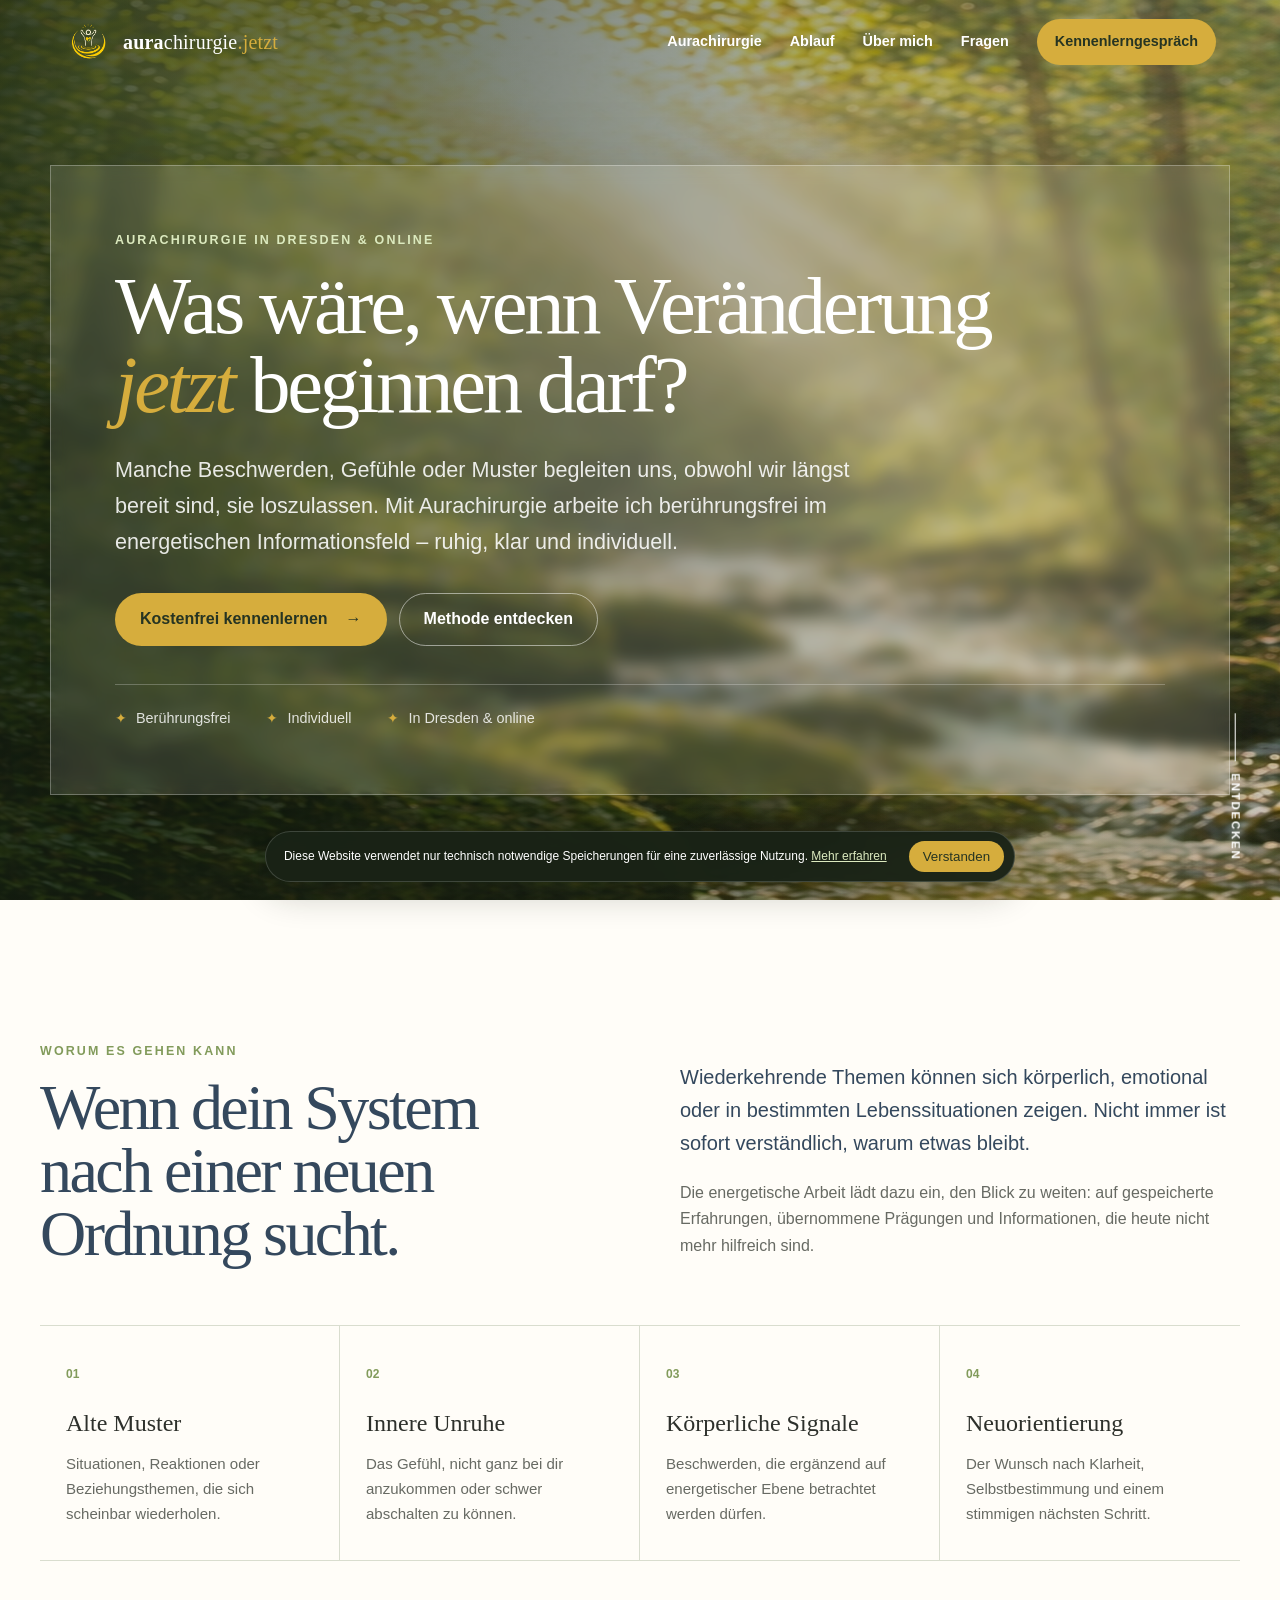
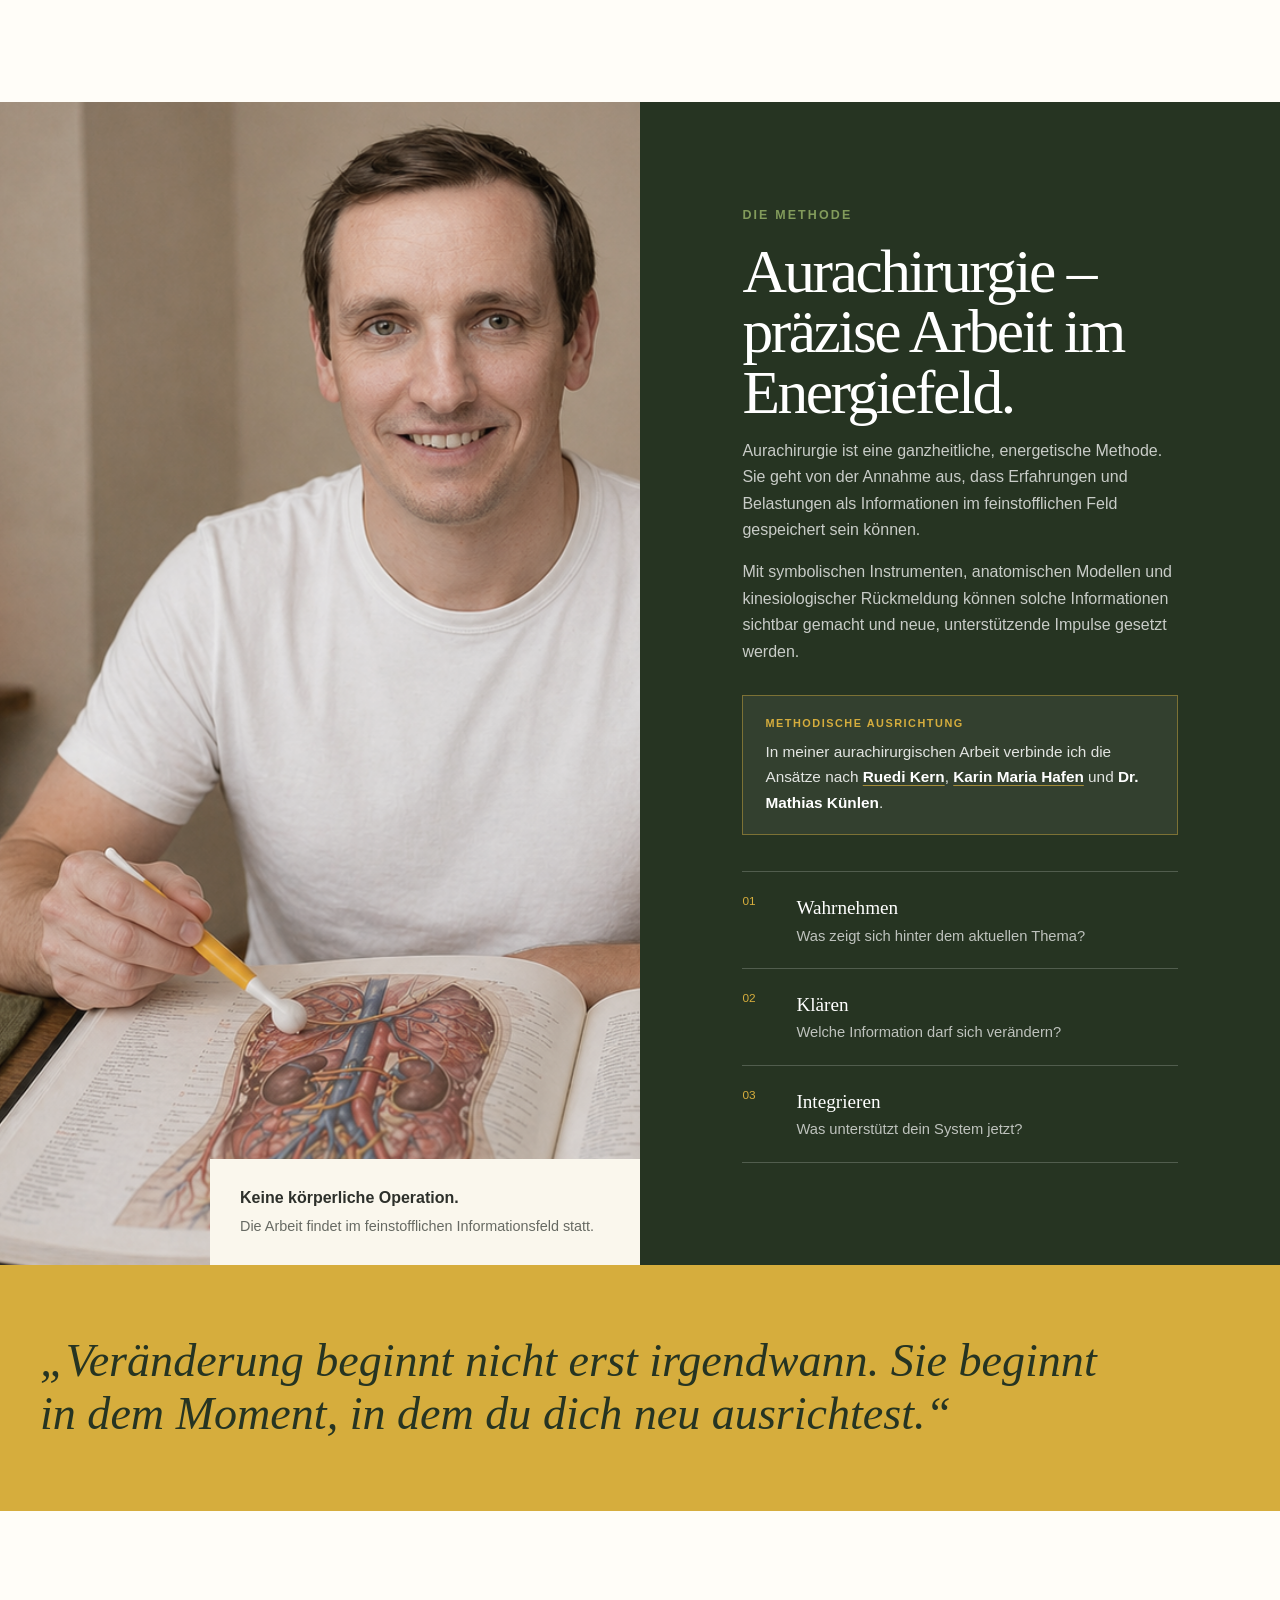
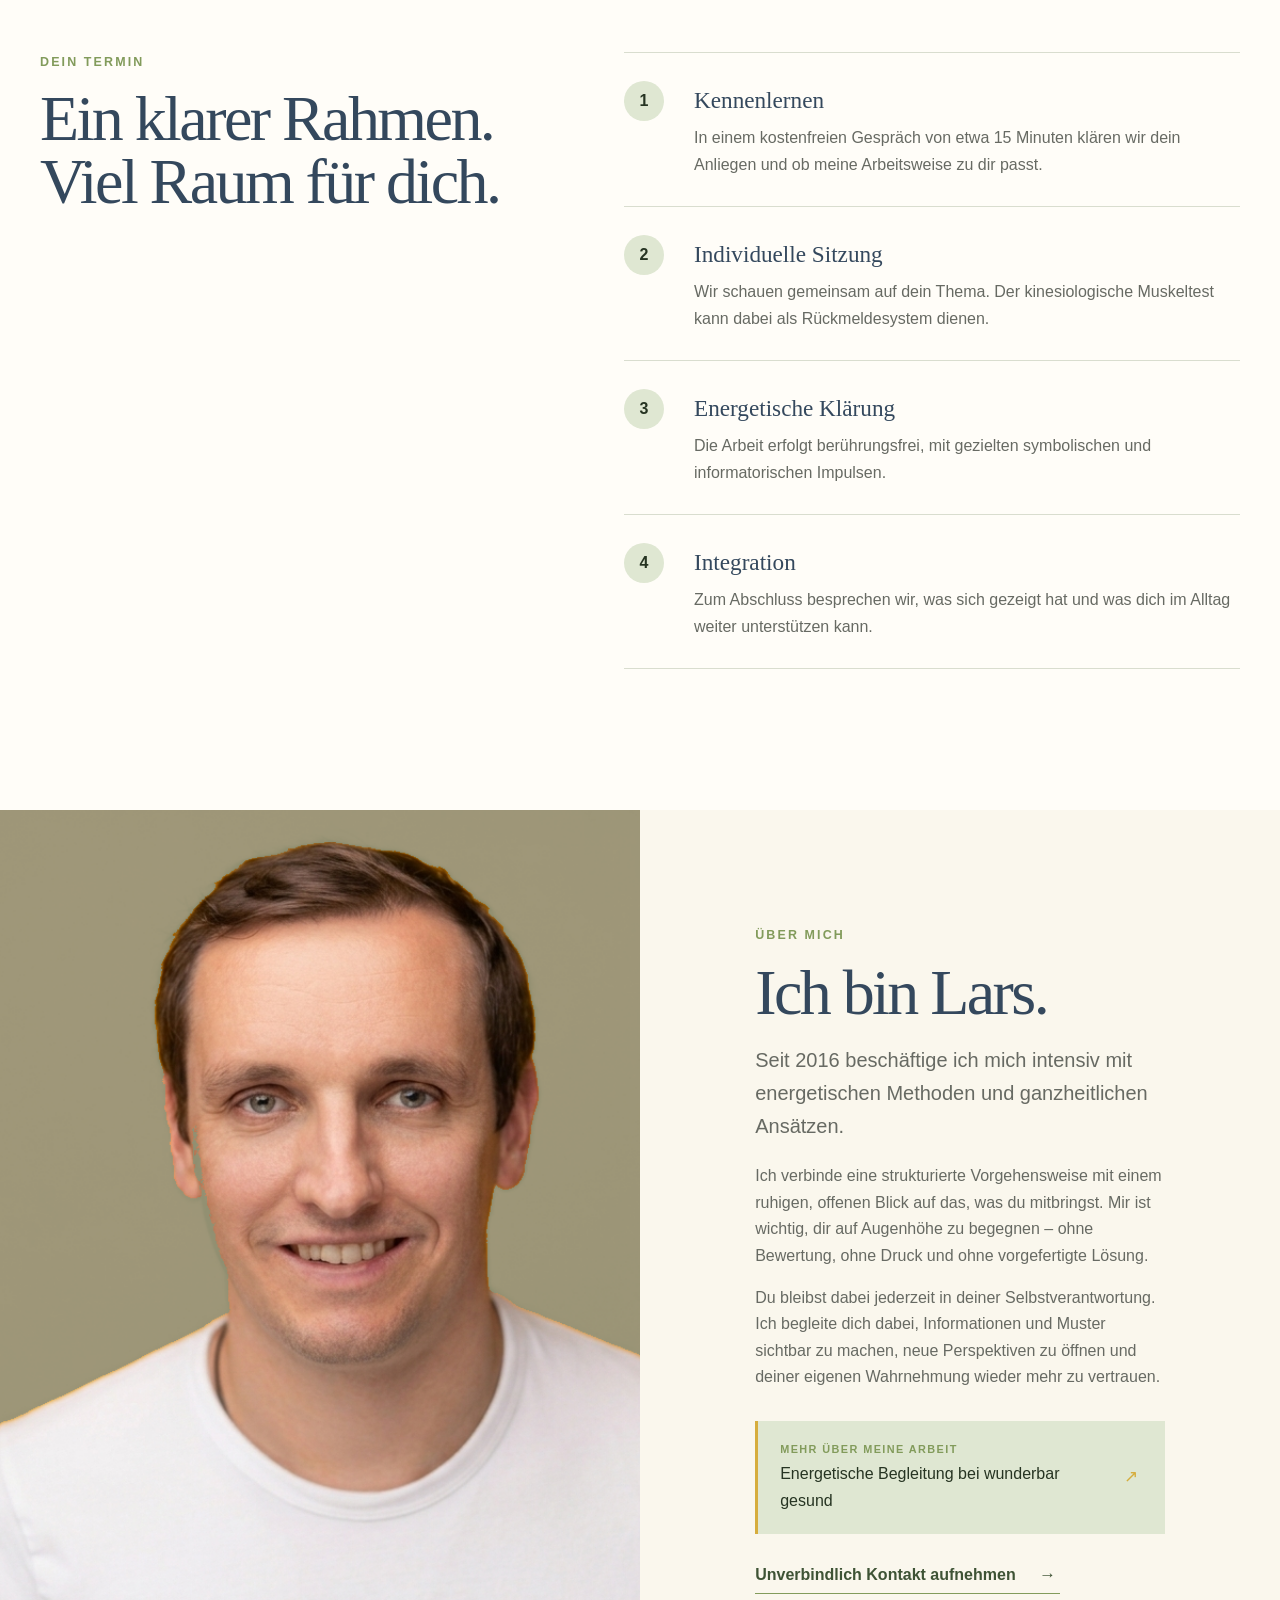
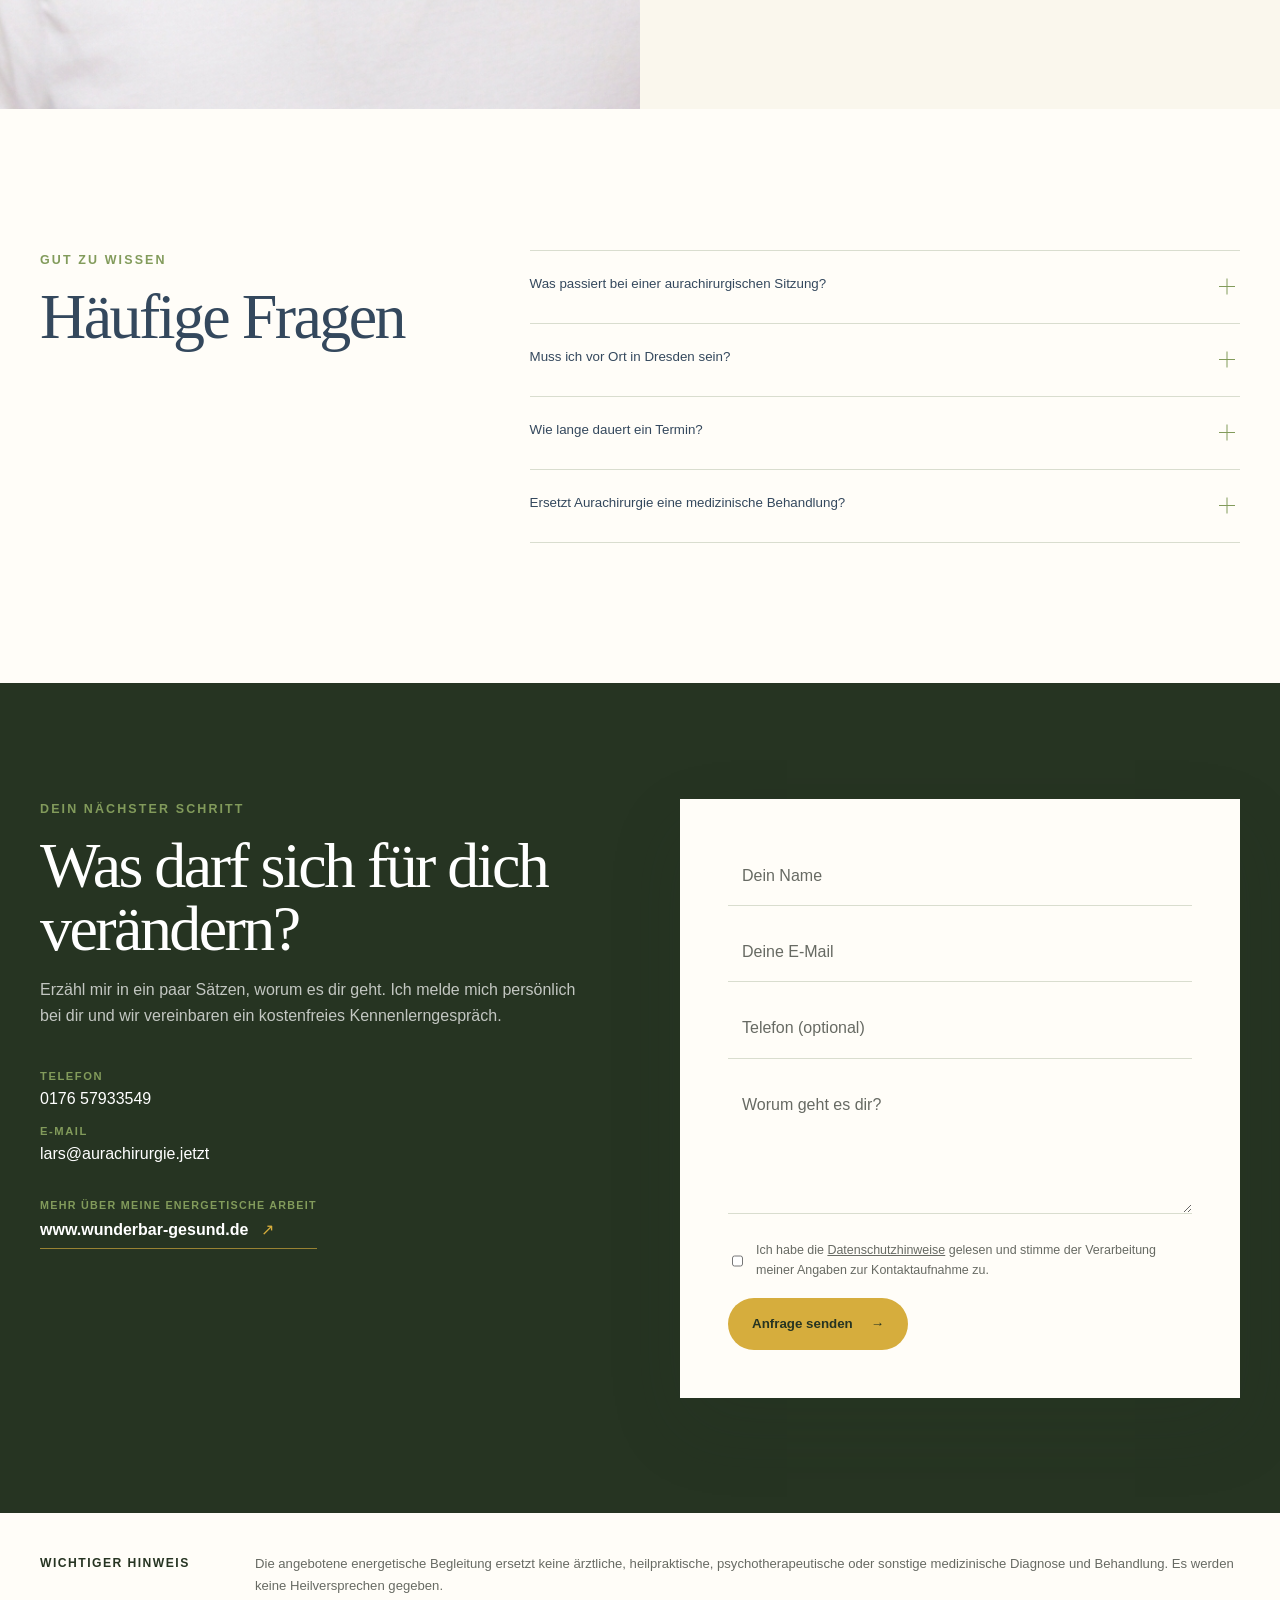
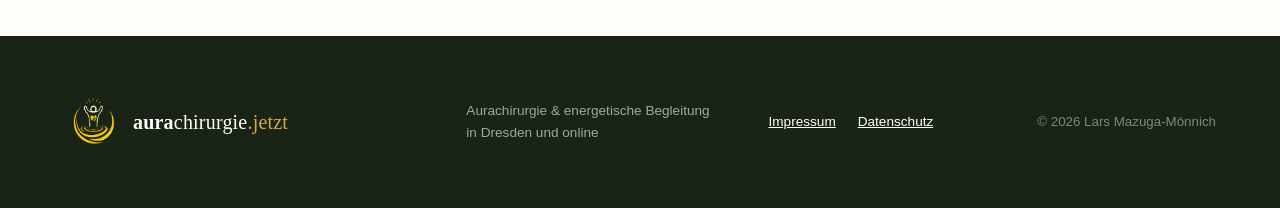
==== index.html @ ff34c6b0 "Website aurachirurgie.jetzt hinzufügen" ====
<!doctype html>
<html lang="de">
  <head>
    <meta charset="utf-8">
    <meta name="viewport" content="width=device-width, initial-scale=1">
    <title>Aurachirurgie Dresden & online | aurachirurgie.jetzt</title>
    <meta name="description" content="Aurachirurgie in Dresden und online: Lars Mazuga-Mönnich begleitet dich achtsam und berührungsfrei dabei, energetische Blockaden und alte Muster zu klären.">
    <meta name="theme-color" content="#263422">
    <meta name="robots" content="index, follow">
    <link rel="canonical" href="https://aurachirurgie.jetzt/">
    <link rel="icon" href="assets/images/brand-symbol.png" type="image/png">
    <script>document.documentElement.classList.add('js')</script>
  <link rel="stylesheet" href="assets/styles.css?v=3">
  </head>
  <body>
    <a class="skip-link" href="#inhalt">Zum Inhalt</a>
    <header class="site-header" data-header>
      <a class="brand" href="#start" aria-label="aurachirurgie.jetzt – Startseite">
        <img class="brand-start" src="assets/images/brand-start-light.png?v=1" alt="" aria-hidden="true">
        <img class="brand-scroll" src="assets/images/brand-symbol.png" alt="" aria-hidden="true">
        <span><strong>aura</strong>chirurgie<em>.jetzt</em></span>
      </a>
      <button class="menu-button" type="button" aria-controls="navigation" aria-expanded="false">
        <span aria-hidden="true"></span><span aria-hidden="true"></span><span aria-hidden="true"></span>
        <b>Menü</b>
      </button>
      <nav id="navigation" class="navigation" aria-label="Hauptnavigation">
        <a href="#aurachirurgie">Aurachirurgie</a>
        <a href="#ablauf">Ablauf</a>
        <a href="#ueber-mich">Über mich</a>
        <a href="#fragen">Fragen</a>
        <a class="nav-cta" href="#kontakt">Kennenlerngespräch</a>
      </nav>
    </header>

    <main id="inhalt">
      <section id="start" class="hero">
        <div class="hero-glow" aria-hidden="true"></div>
        <div class="hero-card reveal">
          <p class="eyebrow">Aurachirurgie in Dresden & online</p>
          <h1>Was wäre, wenn Veränderung <em>jetzt</em> beginnen darf?</h1>
          <p class="hero-text">Manche Beschwerden, Gefühle oder Muster begleiten uns, obwohl wir längst bereit sind, sie loszulassen. Mit Aurachirurgie arbeite ich berührungsfrei im energetischen Informationsfeld – ruhig, klar und individuell.</p>
          <div class="hero-actions">
            <a class="button primary" href="#kontakt">Kostenfrei kennenlernen <span>→</span></a>
            <a class="button ghost" href="#aurachirurgie">Methode entdecken</a>
          </div>
          <ul class="trust-row" aria-label="Rahmen der Begleitung">
            <li>Berührungsfrei</li><li>Individuell</li><li>In Dresden & online</li>
          </ul>
        </div>
        <a class="scroll-hint" href="#erkennen" aria-label="Weiter zum nächsten Abschnitt"><span></span>Entdecken</a>
      </section>

      <section id="erkennen" class="intro section-shell">
        <div class="intro-heading reveal">
          <p class="eyebrow">Worum es gehen kann</p>
          <h2>Wenn dein System nach einer neuen Ordnung sucht.</h2>
        </div>
        <div class="intro-copy reveal">
          <p class="lead">Wiederkehrende Themen können sich körperlich, emotional oder in bestimmten Lebenssituationen zeigen. Nicht immer ist sofort verständlich, warum etwas bleibt.</p>
          <p>Die energetische Arbeit lädt dazu ein, den Blick zu weiten: auf gespeicherte Erfahrungen, übernommene Prägungen und Informationen, die heute nicht mehr hilfreich sind.</p>
        </div>
        <div class="topic-grid reveal">
          <article><span>01</span><h3>Alte Muster</h3><p>Situationen, Reaktionen oder Beziehungsthemen, die sich scheinbar wiederholen.</p></article>
          <article><span>02</span><h3>Innere Unruhe</h3><p>Das Gefühl, nicht ganz bei dir anzukommen oder schwer abschalten zu können.</p></article>
          <article><span>03</span><h3>Körperliche Signale</h3><p>Beschwerden, die ergänzend auf energetischer Ebene betrachtet werden dürfen.</p></article>
          <article><span>04</span><h3>Neuorientierung</h3><p>Der Wunsch nach Klarheit, Selbstbestimmung und einem stimmigen nächsten Schritt.</p></article>
        </div>
      </section>

      <section id="aurachirurgie" class="method-section">
        <div class="method-image reveal">
          <img src="assets/images/methods-atlas.png" alt="Symbolische Darstellung energetischer Arbeit am Körper">
          <div class="image-note"><strong>Keine körperliche Operation.</strong><span>Die Arbeit findet im feinstofflichen Informationsfeld statt.</span></div>
        </div>
        <div class="method-copy reveal">
          <p class="eyebrow">Die Methode</p>
          <h2>Aurachirurgie – präzise Arbeit im Energiefeld.</h2>
          <p>Aurachirurgie ist eine ganzheitliche, energetische Methode. Sie geht von der Annahme aus, dass Erfahrungen und Belastungen als Informationen im feinstofflichen Feld gespeichert sein können.</p>
          <p>Mit symbolischen Instrumenten, anatomischen Modellen und kinesiologischer Rückmeldung können solche Informationen sichtbar gemacht und neue, unterstützende Impulse gesetzt werden.</p>
          <div class="method-lineage">
            <small>Methodische Ausrichtung</small>
            <p>In meiner aurachirurgischen Arbeit verbinde ich die Ansätze nach <a href="https://www.kerngesund.ch/" target="_blank" rel="noopener noreferrer"><strong>Ruedi Kern</strong></a>, <a href="https://history-clearing.com/" target="_blank" rel="noopener noreferrer"><strong>Karin Maria Hafen</strong></a> und <strong>Dr. Mathias Künlen</strong>.</p>
          </div>
          <div class="principles">
            <div><i>01</i><span><strong>Wahrnehmen</strong>Was zeigt sich hinter dem aktuellen Thema?</span></div>
            <div><i>02</i><span><strong>Klären</strong>Welche Information darf sich verändern?</span></div>
            <div><i>03</i><span><strong>Integrieren</strong>Was unterstützt dein System jetzt?</span></div>
          </div>
        </div>
      </section>

      <section class="quote-band">
        <blockquote>„Veränderung beginnt nicht erst irgendwann. Sie beginnt in dem Moment, in dem du dich neu ausrichtest.“</blockquote>
      </section>

      <section id="ablauf" class="process section-shell">
        <div class="section-title reveal">
          <p class="eyebrow">Dein Termin</p>
          <h2>Ein klarer Rahmen.<br>Viel Raum für dich.</h2>
        </div>
        <ol class="process-list reveal">
          <li><span>1</span><div><h3>Kennenlernen</h3><p>In einem kostenfreien Gespräch von etwa 15 Minuten klären wir dein Anliegen und ob meine Arbeitsweise zu dir passt.</p></div></li>
          <li><span>2</span><div><h3>Individuelle Sitzung</h3><p>Wir schauen gemeinsam auf dein Thema. Der kinesiologische Muskeltest kann dabei als Rückmeldesystem dienen.</p></div></li>
          <li><span>3</span><div><h3>Energetische Klärung</h3><p>Die Arbeit erfolgt berührungsfrei, mit gezielten symbolischen und informatorischen Impulsen.</p></div></li>
          <li><span>4</span><div><h3>Integration</h3><p>Zum Abschluss besprechen wir, was sich gezeigt hat und was dich im Alltag weiter unterstützen kann.</p></div></li>
        </ol>
      </section>

      <section id="ueber-mich" class="about">
        <div class="about-image reveal"><img src="assets/images/portrait.png" alt="Lars Mazuga-Mönnich, Begleiter für Aurachirurgie in Dresden"></div>
        <div class="about-copy reveal">
          <p class="eyebrow">Über mich</p>
          <h2>Ich bin Lars.</h2>
          <p class="lead">Seit 2016 beschäftige ich mich intensiv mit energetischen Methoden und ganzheitlichen Ansätzen.</p>
          <p>Ich verbinde eine strukturierte Vorgehensweise mit einem ruhigen, offenen Blick auf das, was du mitbringst. Mir ist wichtig, dir auf Augenhöhe zu begegnen – ohne Bewertung, ohne Druck und ohne vorgefertigte Lösung.</p>
          <p>Du bleibst dabei jederzeit in deiner Selbstverantwortung. Ich begleite dich dabei, Informationen und Muster sichtbar zu machen, neue Perspektiven zu öffnen und deiner eigenen Wahrnehmung wieder mehr zu vertrauen.</p>
          <a class="sister-site" href="https://www.wunderbar-gesund.de/" target="_blank" rel="noopener noreferrer">
            <span>
              <small>Mehr über meine Arbeit</small>
              Energetische Begleitung bei wunderbar gesund
            </span>
            <b aria-hidden="true">↗</b>
          </a>
          <a class="text-link" href="#kontakt">Unverbindlich Kontakt aufnehmen <span>→</span></a>
        </div>
      </section>

      <section id="fragen" class="faq section-shell">
        <div class="section-title reveal">
          <p class="eyebrow">Gut zu wissen</p>
          <h2>Häufige Fragen</h2>
        </div>
        <div class="accordion reveal" data-accordion>
          <article class="faq-item"><button type="button" aria-expanded="false"><span>Was passiert bei einer aurachirurgischen Sitzung?</span><i></i></button><div class="faq-answer"><p>Nach einem Vorgespräch wird dein Anliegen eingegrenzt. Die energetische Arbeit kann mit symbolischen Instrumenten, anatomischen Modellen und dem kinesiologischen Muskeltest erfolgen. Es finden keine körperlichen Eingriffe statt.</p></div></article>
          <article class="faq-item"><button type="button" aria-expanded="false"><span>Muss ich vor Ort in Dresden sein?</span><i></i></button><div class="faq-answer"><p>Nein. Sitzungen sind sowohl in Präsenz in Dresden als auch online möglich. Im kostenfreien Kennenlerngespräch besprechen wir, welcher Rahmen für dein Anliegen passt.</p></div></article>
          <article class="faq-item"><button type="button" aria-expanded="false"><span>Wie lange dauert ein Termin?</span><i></i></button><div class="faq-answer"><p>Plane für eine individuelle Sitzung ungefähr 60 bis 120 Minuten ein. Dauer und Umfang richten sich nach deinem Thema und werden vorab abgestimmt.</p></div></article>
          <article class="faq-item"><button type="button" aria-expanded="false"><span>Ersetzt Aurachirurgie eine medizinische Behandlung?</span><i></i></button><div class="faq-answer"><p>Nein. Aurachirurgie ist eine energetische Methode und kein Ersatz für Diagnose oder Behandlung durch Ärzte, Heilpraktiker, Psychotherapeuten oder andere medizinische Fachpersonen.</p></div></article>
        </div>
      </section>

      <section id="kontakt" class="contact">
        <div class="contact-copy reveal">
          <p class="eyebrow">Dein nächster Schritt</p>
          <h2>Was darf sich für dich verändern?</h2>
          <p>Erzähl mir in ein paar Sätzen, worum es dir geht. Ich melde mich persönlich bei dir und wir vereinbaren ein kostenfreies Kennenlerngespräch.</p>
          <div class="direct-contact">
            <a href="tel:+4917657933549"><small>Telefon</small>0176 57933549</a>
            <a href="mailto:lars@aurachirurgie.jetzt"><small>E-Mail</small>lars@aurachirurgie.jetzt</a>
          </div>
          <a class="contact-more" href="https://www.wunderbar-gesund.de/" target="_blank" rel="noopener noreferrer">
            <small>Mehr über meine energetische Arbeit</small>
            www.wunderbar-gesund.de <span aria-hidden="true">↗</span>
          </a>
        </div>
        <form class="contact-form reveal" action="send.php" method="post">
          <p class="form-error" data-form-error hidden role="alert">Das hat leider noch nicht geklappt. Bitte versuche es erneut oder schreibe mir direkt an <a href="mailto:lars@aurachirurgie.jetzt">lars@aurachirurgie.jetzt</a>.</p>
          <div class="field"><input id="name" name="name" type="text" autocomplete="name" required placeholder=" "><label for="name">Dein Name</label></div>
          <div class="field"><input id="email" name="email" type="email" autocomplete="email" required placeholder=" "><label for="email">Deine E-Mail</label></div>
          <div class="field"><input id="phone" name="phone" type="tel" autocomplete="tel" placeholder=" "><label for="phone">Telefon (optional)</label></div>
          <div class="field"><textarea id="message" name="message" rows="4" required placeholder=" "></textarea><label for="message">Worum geht es dir?</label></div>
          <input class="honeypot" type="text" name="website" tabindex="-1" autocomplete="off" aria-hidden="true">
          <label class="privacy"><input type="checkbox" required><span>Ich habe die <a href="datenschutz.html">Datenschutzhinweise</a> gelesen und stimme der Verarbeitung meiner Angaben zur Kontaktaufnahme zu.</span></label>
          <button class="button primary" type="submit">Anfrage senden <span>→</span></button>
        </form>
        <div class="form-success" data-form-success hidden role="status" aria-live="polite">
          <span class="success-mark" aria-hidden="true">✓</span>
          <p class="eyebrow">Nachricht gesendet</p>
          <h3>Deine Nachricht ist auf dem Weg zu mir.</h3>
          <p>Vielen Dank für dein Vertrauen. Ich schaue mir dein Anliegen persönlich an und melde mich so bald wie möglich bei dir.</p>
          <a href="#start">Zurück zum Seitenanfang <span aria-hidden="true">↑</span></a>
        </div>
      </section>

      <aside class="disclaimer section-shell">
        <strong>Wichtiger Hinweis</strong>
        <p>Die angebotene energetische Begleitung ersetzt keine ärztliche, heilpraktische, psychotherapeutische oder sonstige medizinische Diagnose und Behandlung. Es werden keine Heilversprechen gegeben.</p>
      </aside>
    </main>

    <footer class="site-footer">
      <a class="footer-brand" href="#start"><img src="assets/images/brand-start-light.png?v=1" alt=""><span><strong>aura</strong>chirurgie<em>.jetzt</em></span></a>
      <p>Aurachirurgie & energetische Begleitung<br>in Dresden und online</p>
      <nav aria-label="Rechtliche Hinweise"><a href="impressum.html">Impressum</a><a href="datenschutz.html">Datenschutz</a></nav>
      <small>© 2026 Lars Mazuga-Mönnich</small>
    </footer>
    <aside class="cookie-bar" data-cookie-bar hidden aria-label="Cookie-Hinweis">
      <p>Diese Website verwendet nur technisch notwendige Speicherungen für eine zuverlässige Nutzung. <a href="datenschutz.html">Mehr erfahren</a></p>
      <button type="button" data-cookie-confirm>Verstanden</button>
    </aside>
  <script src="assets/script.js?v=3"></script>
  </body>
</html>
---- assets/styles.css ----
:root{--forest:#263422;--forest-2:#3e5335;--sage:#829b5b;--sage-light:#dfe7d2;--gold:#d6ad3d;--cream:#faf7ed;--paper:#fffdf8;--blue:#34485d;--ink:#2d302b;--muted:#676a63;--line:#d9ddcf;--shadow:0 30px 70px rgba(38,52,34,.14);font-family:"Avenir Next","Segoe UI",Arial,sans-serif;color:var(--ink);background:var(--paper);font-synthesis:none}
*{box-sizing:border-box}html{scroll-behavior:smooth}body{margin:0;line-height:1.65;overflow-x:hidden}img{display:block;max-width:100%}a{color:inherit}.skip-link{position:fixed;top:-100px;left:20px;z-index:100;padding:12px 18px;background:#fff}.skip-link:focus{top:20px}.site-header{position:fixed;inset:0 0 auto;z-index:20;display:flex;align-items:center;justify-content:space-between;padding:18px clamp(20px,5vw,74px);color:#fff;transition:.3s ease}.site-header.is-scrolled{color:var(--forest);background:rgba(255,253,248,.93);box-shadow:0 6px 30px rgba(38,52,34,.08);backdrop-filter:blur(18px)}.brand,.footer-brand{display:flex;align-items:center;gap:11px;text-decoration:none}.brand img{width:48px;height:48px;object-fit:contain}.brand span,.footer-brand span{font-family:Georgia,serif;font-size:1.25rem;letter-spacing:.01em}.brand em,.footer-brand em{color:var(--gold);font-style:normal}.navigation{display:flex;align-items:center;gap:28px;font-size:.9rem;font-weight:700}.navigation a{text-decoration:none}.navigation a:not(.nav-cta):hover{color:var(--gold)}.nav-cta{padding:11px 18px;color:var(--forest);background:var(--gold);border-radius:99px}.menu-button{display:none}.hero{position:relative;display:grid;place-items:center;min-height:100svh;padding:140px 24px 80px;background:linear-gradient(105deg,rgba(21,32,18,.86),rgba(38,52,34,.42) 52%,rgba(38,52,34,.18)),url("images/hero-background-clean.png") center/cover;color:#fff;overflow:hidden}.hero::after{content:"";position:absolute;inset:auto -10% -40% 45%;height:70%;background:radial-gradient(circle,rgba(214,173,61,.24),transparent 65%)}.hero-glow{position:absolute;inset:-30% auto auto -15%;width:60vw;aspect-ratio:1;background:radial-gradient(circle,rgba(130,155,91,.28),transparent 64%)}.hero-card{position:relative;z-index:1;width:min(1180px,100%);padding:clamp(30px,5vw,68px);border:1px solid rgba(255,255,255,.28);background:rgba(255,253,248,.1);box-shadow:0 40px 90px rgba(10,20,8,.26);backdrop-filter:blur(8px)}.eyebrow{margin:0 0 16px;color:var(--sage);font-size:.78rem;font-weight:800;letter-spacing:.17em;text-transform:uppercase}.hero .eyebrow{color:#dceabf}.hero h1,.section-title h2,.intro h2,.method-copy h2,.about h2,.contact h2{margin:0;font-family:Georgia,"Times New Roman",serif;font-size:clamp(2.8rem,6.3vw,6.4rem);font-weight:400;line-height:.98;letter-spacing:-.04em}.hero h1{max-width:940px}.hero h1 em{color:var(--gold);font-style:italic}.hero-text{max-width:750px;margin:28px 0 0;color:rgba(255,255,255,.88);font-size:clamp(1.08rem,1.7vw,1.35rem)}.hero-actions{display:flex;flex-wrap:wrap;gap:12px;margin-top:34px}.button{display:inline-flex;align-items:center;justify-content:center;gap:18px;min-height:52px;padding:12px 24px;border:1px solid transparent;border-radius:99px;font-weight:800;text-decoration:none;cursor:pointer;transition:.2s ease}.button:hover{transform:translateY(-2px)}.button.primary{color:var(--forest);background:var(--gold)}.button.ghost{color:#fff;border-color:rgba(255,255,255,.5)}.trust-row{display:flex;flex-wrap:wrap;gap:20px 36px;margin:38px 0 0;padding:22px 0 0;border-top:1px solid rgba(255,255,255,.24);list-style:none;color:rgba(255,255,255,.84);font-size:.9rem}.trust-row li::before{content:"✦";margin-right:9px;color:var(--gold)}.scroll-hint{position:absolute;right:3.5vw;bottom:30px;z-index:2;display:flex;align-items:center;gap:12px;color:#fff;font-size:.72rem;font-weight:700;letter-spacing:.15em;text-decoration:none;text-transform:uppercase;transform:rotate(90deg);transform-origin:right}.scroll-hint span{width:48px;height:1px;background:currentColor}.section-shell{width:min(1200px,calc(100% - 48px));margin-inline:auto}.intro{display:grid;grid-template-columns:1fr 1fr;gap:50px 80px;padding-block:clamp(90px,11vw,160px)}.intro h2,.section-title h2{color:var(--blue);font-size:clamp(2.6rem,5vw,5.1rem)}.intro-copy{align-self:end}.lead{font-size:1.25rem;color:var(--blue)}.intro-copy p:last-child{color:var(--muted)}.topic-grid{grid-column:1/-1;display:grid;grid-template-columns:repeat(4,1fr);border-top:1px solid var(--line);border-bottom:1px solid var(--line)}.topic-grid article{padding:34px 26px;border-right:1px solid var(--line)}.topic-grid article:last-child{border:0}.topic-grid span{color:var(--sage);font-size:.75rem;font-weight:800}.topic-grid h3{margin:18px 0 8px;font-family:Georgia,serif;font-size:1.5rem;font-weight:400}.topic-grid p{margin:0;color:var(--muted);font-size:.94rem}.method-section{display:grid;grid-template-columns:1fr 1fr;min-height:820px;background:var(--forest);color:#fff}.method-image{position:relative;min-height:640px;overflow:hidden}.method-image img{width:100%;height:100%;object-fit:cover;filter:saturate(.72) contrast(.96)}.image-note{position:absolute;right:0;bottom:0;width:min(430px,85%);padding:26px 30px;background:var(--cream);color:var(--ink)}.image-note strong,.image-note span{display:block}.image-note span{margin-top:4px;color:var(--muted);font-size:.9rem}.method-copy{align-self:center;padding:clamp(60px,8vw,120px)}.method-copy h2{font-size:clamp(2.7rem,4.8vw,5rem)}.method-copy>p:not(.eyebrow){max-width:630px;color:rgba(255,255,255,.75)}.principles{margin-top:36px;border-top:1px solid rgba(255,255,255,.2)}.principles>div{display:grid;grid-template-columns:44px 1fr;gap:10px;padding:20px 0;border-bottom:1px solid rgba(255,255,255,.2)}.principles i{color:var(--gold);font-style:normal;font-size:.74rem}.principles strong,.principles span{display:block}.principles span{color:rgba(255,255,255,.7);font-size:.92rem}.principles strong{color:#fff;font-family:Georgia,serif;font-size:1.2rem;font-weight:400}.quote-band{position:relative;display:grid;grid-template-columns:120px 1fr;align-items:center;gap:55px;padding:70px max(24px,calc((100vw - 1200px)/2));background:var(--gold);overflow:hidden}.quote-band img{width:100px;filter:brightness(.25)}.quote-band blockquote{margin:0;max-width:980px;color:var(--forest);font-family:Georgia,serif;font-size:clamp(1.8rem,3.6vw,3.8rem);font-style:italic;line-height:1.15}.process{display:grid;grid-template-columns:.9fr 1.1fr;gap:80px;padding-block:clamp(90px,11vw,150px)}.process-list{margin:0;padding:0;list-style:none;border-top:1px solid var(--line)}.process-list li{display:grid;grid-template-columns:52px 1fr;gap:18px;padding:28px 0;border-bottom:1px solid var(--line)}.process-list>li>span{display:grid;place-items:center;width:40px;height:40px;color:var(--forest);background:var(--sage-light);border-radius:50%;font-weight:800}.process-list h3{margin:0 0 6px;color:var(--blue);font-family:Georgia,serif;font-size:1.45rem;font-weight:400}.process-list p{margin:0;color:var(--muted)}.about{display:grid;grid-template-columns:1fr 1fr;background:var(--cream)}.about-image{min-height:720px}.about-image img{width:100%;height:100%;object-fit:cover;object-position:center}.about-copy{align-self:center;padding:clamp(60px,9vw,130px)}.about h2{color:var(--blue);font-size:clamp(3rem,5vw,5.5rem)}.about-copy>p:not(.eyebrow){max-width:650px;color:var(--muted)}.about-copy .lead{color:var(--blue)}.text-link{display:inline-flex;gap:20px;margin-top:18px;padding-bottom:4px;border-bottom:1px solid var(--sage);color:var(--forest-2);font-weight:800;text-decoration:none}.faq{display:grid;grid-template-columns:.72fr 1.28fr;gap:90px;padding-block:clamp(90px,11vw,150px)}.accordion{border-top:1px solid var(--line)}.faq-item{border-bottom:1px solid var(--line)}.faq-item button{display:grid;grid-template-columns:1fr 24px;gap:20px;width:100%;padding:25px 0;color:var(--blue);background:none;border:0;text-align:left;font:600 1.08rem/1.4 inherit;cursor:pointer}.faq-item i{position:relative;width:22px;height:22px}.faq-item i::before,.faq-item i::after{content:"";position:absolute;top:10px;left:3px;width:16px;height:1px;background:var(--sage);transition:.2s}.faq-item i::after{transform:rotate(90deg)}.faq-item button[aria-expanded="true"] i::after{transform:rotate(0)}.faq-answer{display:grid;grid-template-rows:0fr;transition:grid-template-rows .28s ease}.faq-answer>p{overflow:hidden;margin:0;color:var(--muted)}.faq-item button[aria-expanded="true"]+.faq-answer{grid-template-rows:1fr}.faq-item button[aria-expanded="true"]+.faq-answer>p{padding:0 40px 25px 0}.contact{display:grid;grid-template-columns:1fr 1fr;gap:80px;padding:clamp(70px,9vw,120px) max(24px,calc((100vw - 1200px)/2));background:var(--forest);color:#fff}.contact h2{font-size:clamp(3rem,5vw,5.3rem)}.contact-copy>p:not(.eyebrow){max-width:560px;color:rgba(255,255,255,.72)}.direct-contact{display:grid;gap:10px;margin-top:38px}.direct-contact a{text-decoration:none}.direct-contact small{display:block;color:var(--sage);font-size:.7rem;font-weight:800;letter-spacing:.14em;text-transform:uppercase}.contact-form{display:grid;gap:17px;padding:clamp(26px,4vw,48px);background:var(--paper);color:var(--ink);box-shadow:var(--shadow)}.field{position:relative}.field input,.field textarea{width:100%;padding:23px 14px 9px;border:0;border-bottom:1px solid var(--line);border-radius:0;background:transparent;color:var(--ink);font:inherit;outline:0}.field label{position:absolute;top:16px;left:14px;color:var(--muted);pointer-events:none;transition:.18s}.field input:focus,.field textarea:focus{border-color:var(--sage)}.field input:focus+label,.field textarea:focus+label,.field input:not(:placeholder-shown)+label,.field textarea:not(:placeholder-shown)+label{top:2px;color:var(--sage);font-size:.7rem;font-weight:700;text-transform:uppercase}.privacy{display:grid;grid-template-columns:18px 1fr;gap:10px;color:var(--muted);font-size:.78rem}.privacy input{margin-top:4px}.contact-form .button{justify-self:start;border:0}.honeypot{position:absolute!important;left:-9999px!important}.disclaimer{display:grid;grid-template-columns:180px 1fr;gap:35px;padding-block:40px;color:var(--muted);font-size:.82rem}.disclaimer strong{color:var(--forest);font-size:.76rem;letter-spacing:.12em;text-transform:uppercase}.disclaimer p{margin:0}.site-footer{display:grid;grid-template-columns:1.1fr .8fr .7fr auto;align-items:center;gap:35px;padding:50px clamp(24px,5vw,75px);color:#fff;background:#192316}.footer-brand img{width:58px;height:58px}.site-footer p{color:rgba(255,255,255,.6);font-size:.85rem}.site-footer nav{display:flex;gap:22px}.site-footer nav a{font-size:.85rem}.site-footer small{color:rgba(255,255,255,.45)}.reveal{opacity:0;transform:translateY(22px);transition:opacity .75s ease,transform .75s ease}.reveal.is-visible{opacity:1;transform:none}
@media (max-width:900px){.site-header{padding:13px 18px}.navigation{position:absolute;top:100%;left:18px;right:18px;display:grid;gap:3px;padding:12px;color:var(--forest);background:var(--paper);box-shadow:var(--shadow);opacity:0;visibility:hidden;transform:translateY(-8px);transition:.2s}.navigation.is-open{opacity:1;visibility:visible;transform:none}.navigation a{padding:11px 12px}.menu-button{display:flex;align-items:center;gap:5px;padding:10px 13px;color:inherit;background:rgba(255,255,255,.13);border:1px solid currentColor;border-radius:99px}.menu-button span{display:block;width:18px;height:1px;background:currentColor}.menu-button span:nth-of-type(2),.menu-button span:nth-of-type(3){display:none}.menu-button b{margin-left:5px;font-size:.7rem;text-transform:uppercase}.hero-card{backdrop-filter:blur(4px)}.intro,.process,.faq,.contact{grid-template-columns:1fr}.topic-grid{grid-template-columns:1fr 1fr}.topic-grid article:nth-child(2){border-right:0}.topic-grid article:nth-child(-n+2){border-bottom:1px solid var(--line)}.method-section,.about{grid-template-columns:1fr}.method-image,.about-image{min-height:520px}.method-copy,.about-copy{padding:70px 28px}.quote-band{grid-template-columns:70px 1fr;gap:24px}.quote-band img{width:68px}.process,.faq{gap:50px}.site-footer{grid-template-columns:1fr 1fr}.scroll-hint{display:none}}
@media (max-width:560px){.brand img{width:42px;height:42px}.brand span{font-size:1rem}.hero{padding:110px 16px 50px}.hero-card{padding:28px 20px}.hero h1{font-size:clamp(2.6rem,13vw,4.2rem)}.button{width:100%}.trust-row{display:grid;gap:8px}.section-shell{width:min(100% - 32px,1200px)}.intro{padding-block:75px}.topic-grid{grid-template-columns:1fr}.topic-grid article{border-right:0;border-bottom:1px solid var(--line)!important}.topic-grid article:last-child{border-bottom:0!important}.method-image,.about-image{min-height:390px}.image-note{padding:18px}.quote-band{grid-template-columns:1fr;padding:46px 24px}.quote-band img{display:none}.process,.faq{padding-block:75px}.process-list li{grid-template-columns:44px 1fr}.contact{gap:45px;padding:70px 20px}.contact-form{padding:27px 20px}.disclaimer{grid-template-columns:1fr;gap:8px}.site-footer{grid-template-columns:1fr}.site-footer nav{order:3}}
@media (prefers-reduced-motion:reduce){html{scroll-behavior:auto}.reveal{opacity:1;transform:none;transition:none}}
.legal-page{background:var(--cream)}.legal-header{display:flex;align-items:center;justify-content:space-between;padding:22px clamp(20px,5vw,70px);color:#fff;background:var(--forest)}.legal-header .footer-brand img{width:54px;height:54px}.legal-header nav{display:flex;gap:24px}.legal-header nav a{font-size:.9rem}.legal-main{width:min(900px,calc(100% - 32px));margin:70px auto}.legal-card{padding:clamp(28px,6vw,80px);background:var(--paper);box-shadow:var(--shadow)}.legal-card h1{margin:0 0 45px;color:var(--blue);font-family:Georgia,serif;font-size:clamp(3rem,7vw,5.8rem);font-weight:400;line-height:1}.legal-card h2{margin:35px 0 8px;color:var(--forest);font-family:Georgia,serif;font-size:1.4rem;font-weight:400}.legal-card p,.legal-card li{color:var(--muted)}.legal-note{padding:20px;border-left:3px solid var(--gold);background:var(--cream)}.simple-footer{display:flex;justify-content:space-between;gap:25px;padding:35px clamp(20px,5vw,70px);color:rgba(255,255,255,.7);background:#192316;font-size:.85rem}.simple-footer a{color:#fff}@media(max-width:560px){.legal-header,.simple-footer{align-items:flex-start;flex-direction:column}.legal-header nav{gap:16px}.legal-main{margin:30px auto}.legal-card{padding:28px 20px}}
.reveal{opacity:1;transform:none}.js .reveal{opacity:0;transform:translateY(22px);transition:opacity .75s ease,transform .75s ease}.js .reveal.is-visible{opacity:1;transform:none}section[id]{scroll-margin-top:80px}@media(prefers-reduced-motion:reduce){.js .reveal{opacity:1;transform:none;transition:none}}
.sister-site{display:flex;align-items:center;justify-content:space-between;gap:25px;max-width:650px;margin:30px 0 10px;padding:20px 22px;color:var(--forest);background:var(--sage-light);border-left:3px solid var(--gold);text-decoration:none;transition:transform .2s ease,box-shadow .2s ease}.sister-site:hover{transform:translateY(-2px);box-shadow:0 14px 30px rgba(38,52,34,.12)}.sister-site span,.sister-site small{display:block}.sister-site small{margin-bottom:3px;color:var(--sage);font-size:.68rem;font-weight:800;letter-spacing:.13em;text-transform:uppercase}.sister-site b{color:var(--gold);font-size:1.5rem}
.brand .brand-start{display:block}.brand .brand-scroll{display:none}.site-header.is-scrolled .brand-start{display:none}.site-header.is-scrolled .brand-scroll{display:block}
.quote-band>img{filter:none}
.cookie-bar[hidden]{display:none}.cookie-bar{position:fixed;right:18px;bottom:18px;left:18px;z-index:50;display:flex;align-items:center;justify-content:center;gap:22px;width:fit-content;max-width:min(780px,calc(100% - 36px));margin:auto;padding:9px 10px 9px 18px;color:#fff;background:rgba(25,35,22,.96);border:1px solid rgba(255,255,255,.16);border-radius:999px;box-shadow:0 12px 35px rgba(20,30,18,.24);backdrop-filter:blur(12px);transition:opacity .18s ease,transform .18s ease}.cookie-bar.is-closing{opacity:0;transform:translateY(8px)}.cookie-bar p{margin:0;font-size:.75rem;line-height:1.4}.cookie-bar a{color:#dceabf}.cookie-bar button{flex:none;padding:8px 14px;color:var(--forest);background:var(--gold);border:0;border-radius:999px;font:800 .7rem/1 inherit;cursor:pointer}.cookie-bar button:hover{background:#e2bd53}@media(max-width:620px){.cookie-bar{align-items:flex-start;bottom:10px;left:10px;right:10px;gap:12px;max-width:calc(100% - 20px);padding:10px 10px 10px 14px;border-radius:14px}.cookie-bar p{font-size:.7rem}}
.site-header.is-scrolled{background:rgba(255,253,248,.58);border-bottom:1px solid rgba(82,104,60,.16);backdrop-filter:blur(14px) saturate(1.12);-webkit-backdrop-filter:blur(14px) saturate(1.12)}
.quote-band{grid-template-columns:1fr}.quote-band blockquote{max-width:1100px}
.method-lineage{max-width:630px;margin:30px 0 6px;padding:19px 22px;border:1px solid rgba(214,173,61,.45);background:rgba(255,255,255,.06)}.method-lineage small{display:block;margin-bottom:6px;color:var(--gold);font-size:.68rem;font-weight:800;letter-spacing:.14em;text-transform:uppercase}.method-copy .method-lineage p{margin:0;color:rgba(255,255,255,.86);font-size:.96rem}.method-lineage strong{color:#fff}
.method-lineage a{color:#fff;text-decoration-color:rgba(214,173,61,.7);text-underline-offset:3px;text-decoration-thickness:1px}.method-lineage a:hover{color:var(--gold)}
.contact-more{display:inline-block;margin-top:30px;padding-bottom:5px;color:#fff;border-bottom:1px solid rgba(214,173,61,.65);font-weight:700;text-decoration:none}.contact-more small{display:block;margin-bottom:2px;color:var(--sage);font-size:.67rem;font-weight:800;letter-spacing:.12em;text-transform:uppercase}.contact-more span{margin-left:8px;color:var(--gold)}.contact-more:hover{color:var(--gold)}
.sister-site b,.text-link span{display:inline-grid;flex:0 0 24px;width:24px;height:24px;place-items:center;font-family:Arial,sans-serif;font-size:1.05rem;font-style:normal;line-height:1}.text-link{align-items:center}.text-link span{margin-left:auto}@media(max-width:560px){.sister-site{align-items:center;gap:12px;padding:17px 16px}.sister-site span{min-width:0}.sister-site b{align-self:center}.text-link{justify-content:space-between;width:100%;gap:12px}.text-link>span{margin-left:0}}
.contact-form[hidden],.form-success[hidden],.form-error[hidden]{display:none}.form-error{margin:0 0 8px;padding:14px 16px;color:#7b3028;background:#f8e9e4;border-left:3px solid #b85b4d;font-size:.86rem}.form-success{align-self:stretch;display:flex;flex-direction:column;justify-content:center;min-height:520px;padding:clamp(34px,5vw,64px);color:var(--ink);background:var(--paper);box-shadow:var(--shadow)}.success-mark{display:grid;width:58px;height:58px;margin-bottom:28px;place-items:center;color:var(--forest);background:var(--gold);border-radius:50%;font:700 1.55rem/1 Arial,sans-serif}.form-success h3{max-width:540px;margin:0;color:var(--blue);font-family:Georgia,serif;font-size:clamp(2.2rem,4vw,4rem);font-weight:400;line-height:1.05}.form-success>p:not(.eyebrow){max-width:520px;margin:24px 0;color:var(--muted);font-size:1.05rem}.form-success>a{align-self:flex-start;padding-bottom:4px;color:var(--forest);border-bottom:1px solid var(--sage);font-weight:800;text-decoration:none}@media(max-width:560px){.form-success{min-height:440px;padding:36px 24px}}
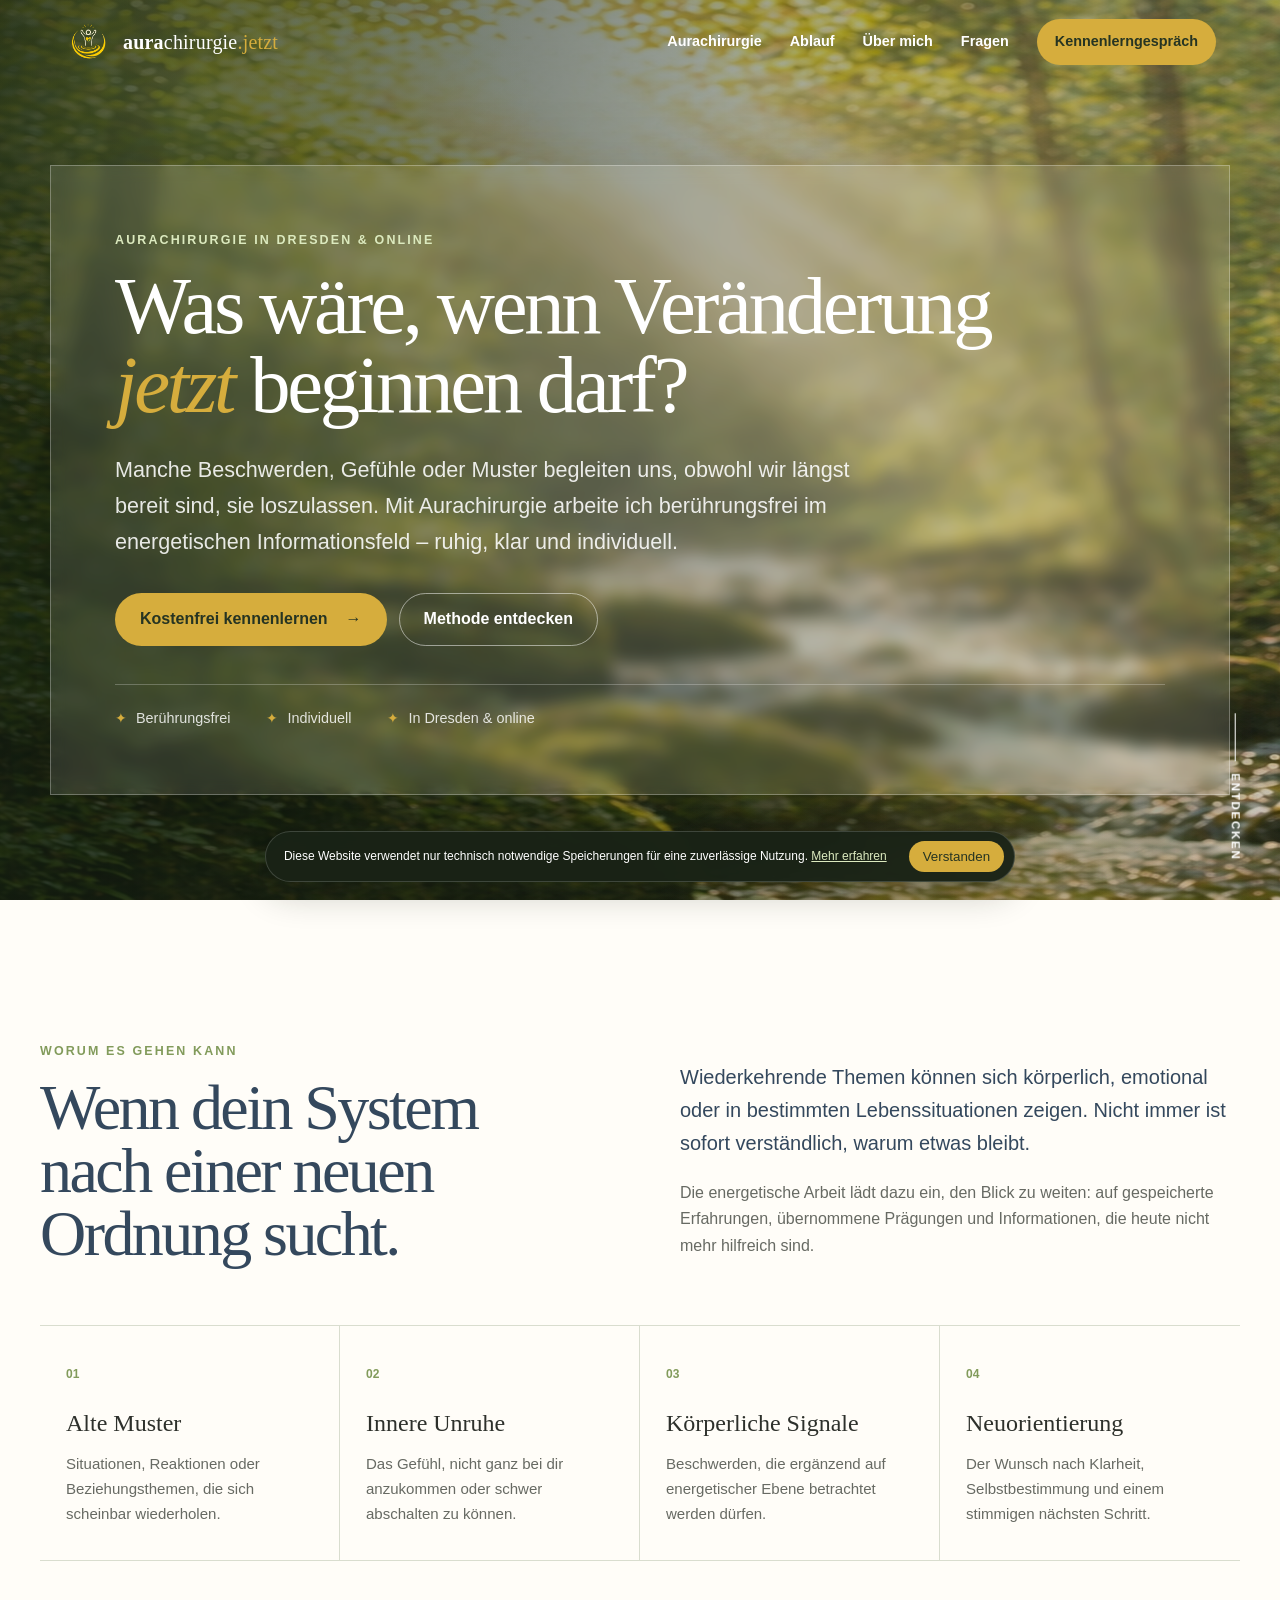
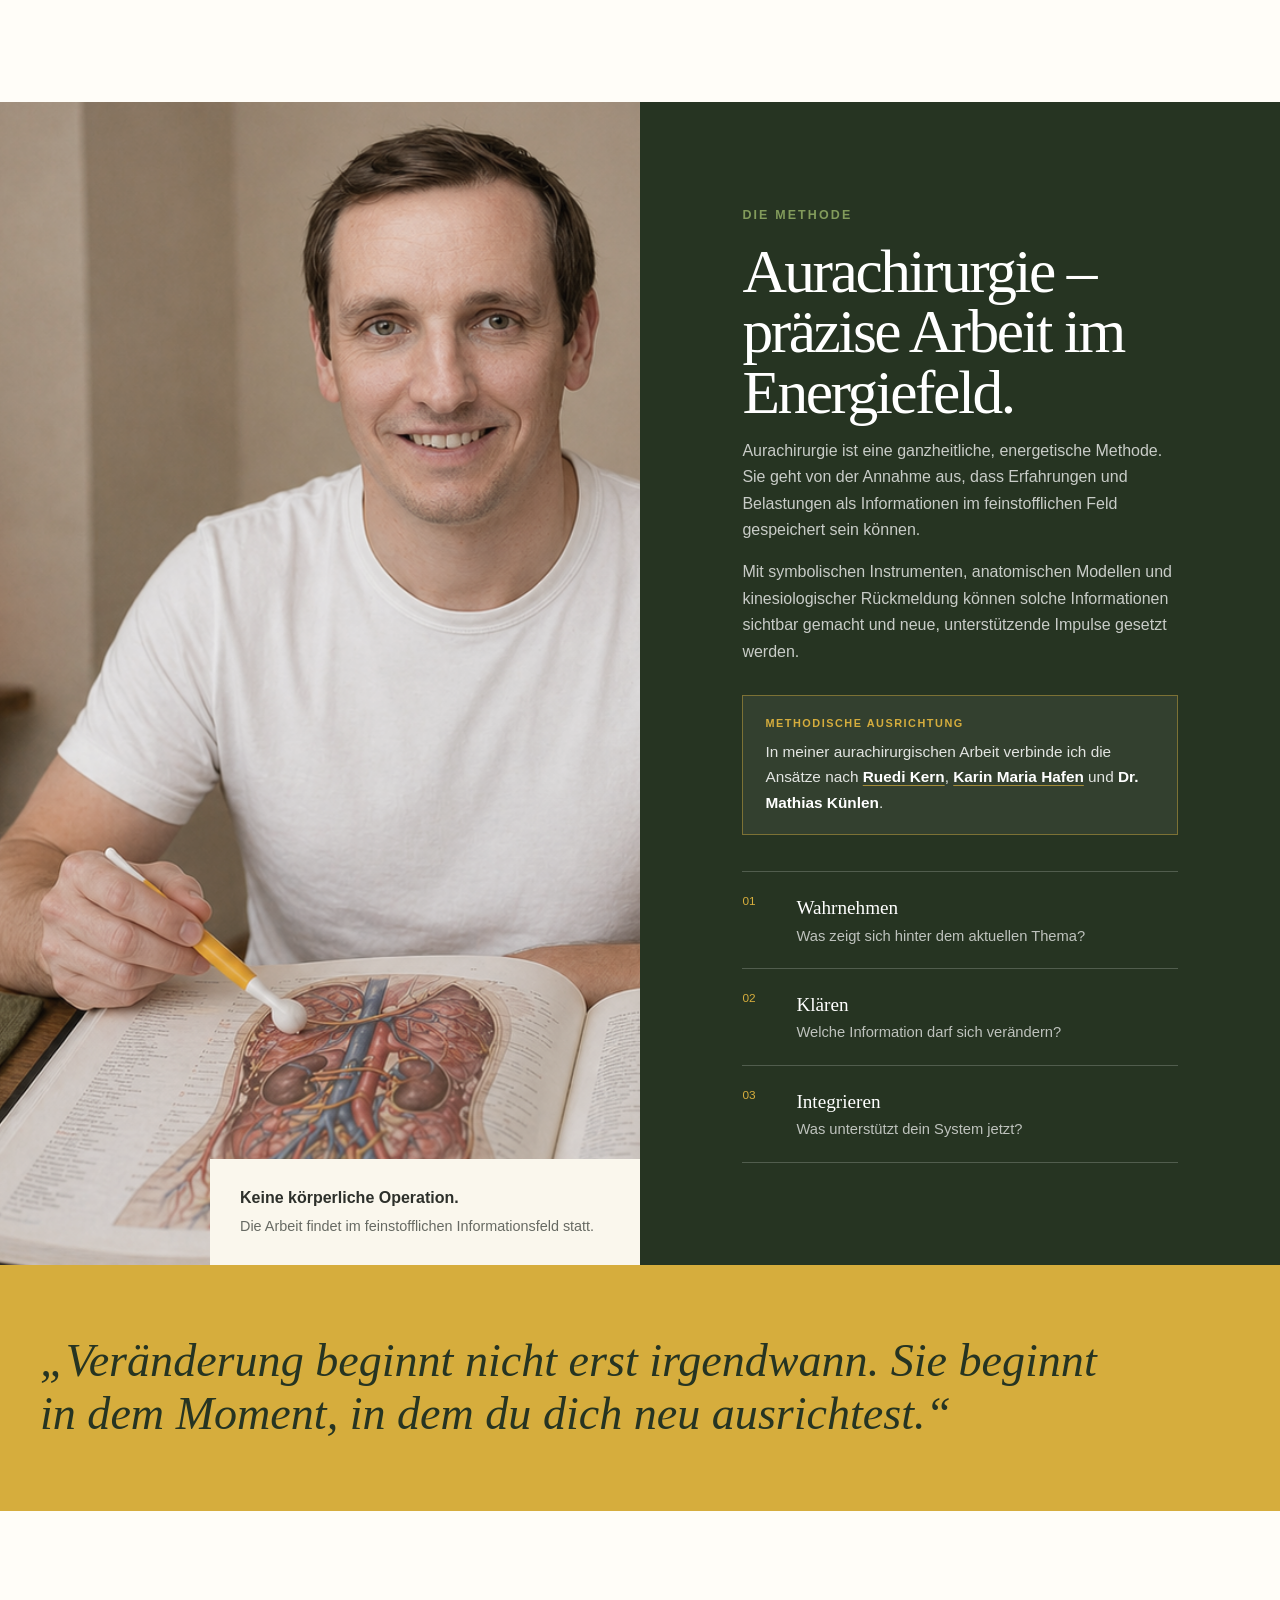
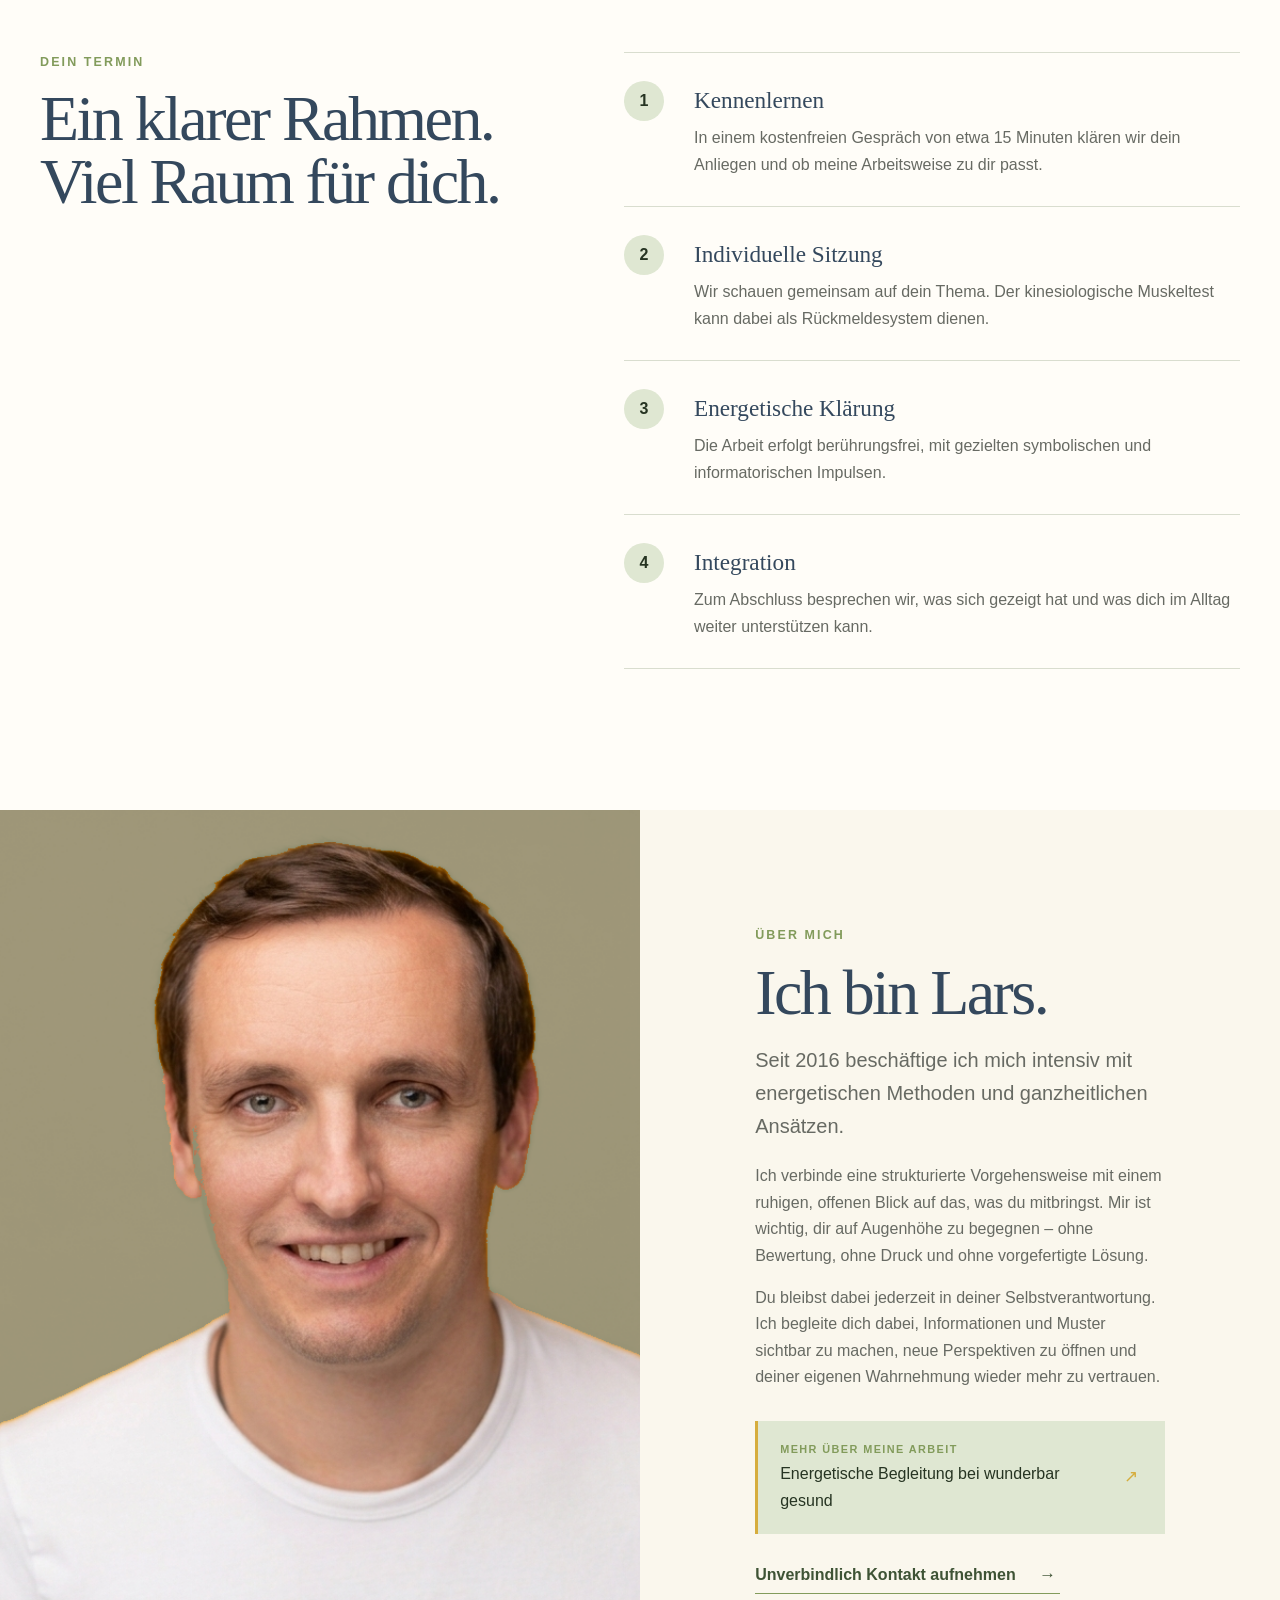
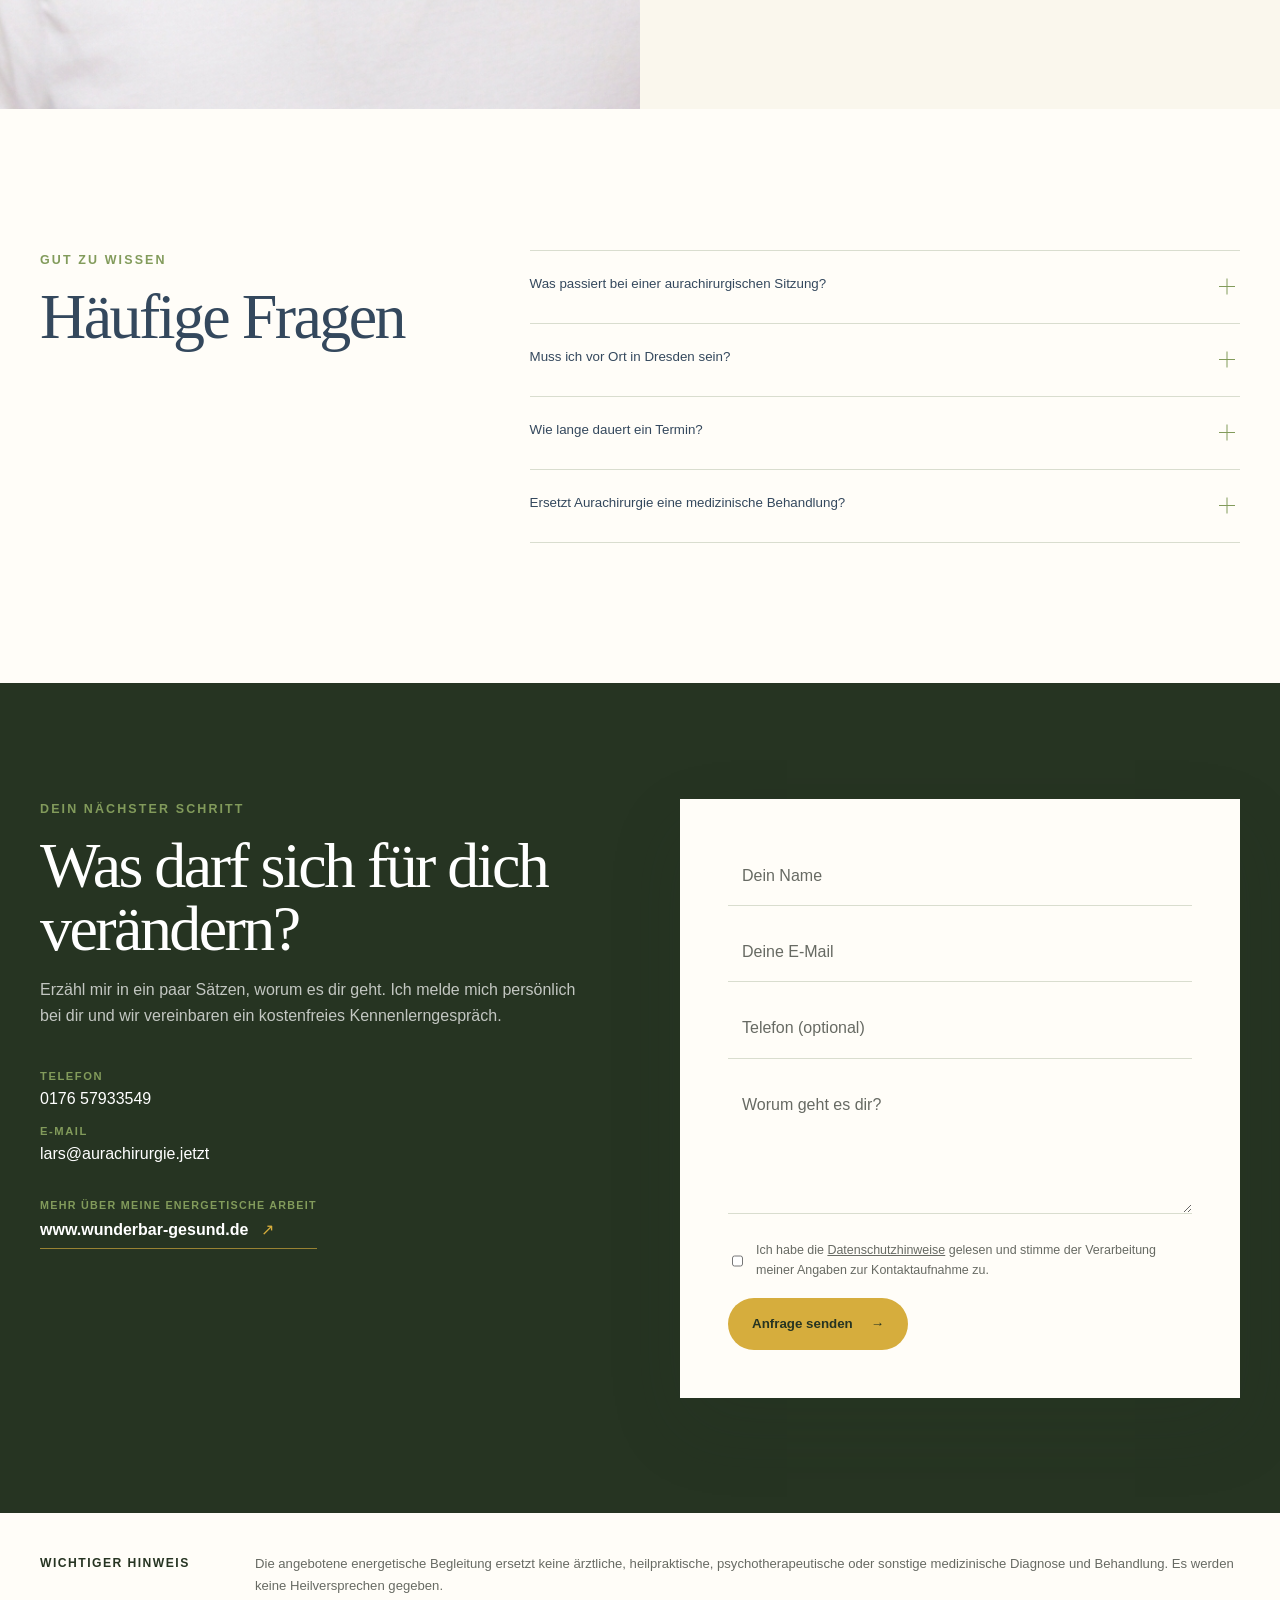
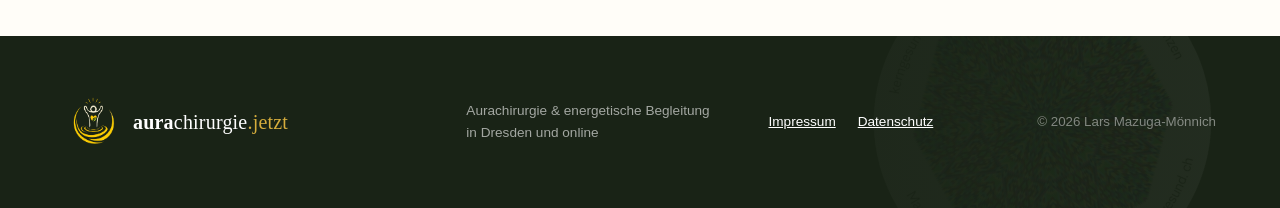
==== commit 746b68f8: "Mandala dezent in die Fußzeile integrieren" ====
--- a/index.html
+++ b/index.html
@@ -10,7 +10,7 @@
     <link rel="canonical" href="https://aurachirurgie.jetzt/">
     <link rel="icon" href="assets/images/brand-symbol.png" type="image/png">
     <script>document.documentElement.classList.add('js')</script>
-  <link rel="stylesheet" href="assets/styles.css?v=3">
+  <link rel="stylesheet" href="assets/styles.css?v=4">
   </head>
   <body>
     <a class="skip-link" href="#inhalt">Zum Inhalt</a>
--- a/assets/styles.css
+++ b/assets/styles.css
@@ -16,3 +16,10 @@
 .contact-more{display:inline-block;margin-top:30px;padding-bottom:5px;color:#fff;border-bottom:1px solid rgba(214,173,61,.65);font-weight:700;text-decoration:none}.contact-more small{display:block;margin-bottom:2px;color:var(--sage);font-size:.67rem;font-weight:800;letter-spacing:.12em;text-transform:uppercase}.contact-more span{margin-left:8px;color:var(--gold)}.contact-more:hover{color:var(--gold)}
 .sister-site b,.text-link span{display:inline-grid;flex:0 0 24px;width:24px;height:24px;place-items:center;font-family:Arial,sans-serif;font-size:1.05rem;font-style:normal;line-height:1}.text-link{align-items:center}.text-link span{margin-left:auto}@media(max-width:560px){.sister-site{align-items:center;gap:12px;padding:17px 16px}.sister-site span{min-width:0}.sister-site b{align-self:center}.text-link{justify-content:space-between;width:100%;gap:12px}.text-link>span{margin-left:0}}
 .contact-form[hidden],.form-success[hidden],.form-error[hidden]{display:none}.form-error{margin:0 0 8px;padding:14px 16px;color:#7b3028;background:#f8e9e4;border-left:3px solid #b85b4d;font-size:.86rem}.form-success{align-self:stretch;display:flex;flex-direction:column;justify-content:center;min-height:520px;padding:clamp(34px,5vw,64px);color:var(--ink);background:var(--paper);box-shadow:var(--shadow)}.success-mark{display:grid;width:58px;height:58px;margin-bottom:28px;place-items:center;color:var(--forest);background:var(--gold);border-radius:50%;font:700 1.55rem/1 Arial,sans-serif}.form-success h3{max-width:540px;margin:0;color:var(--blue);font-family:Georgia,serif;font-size:clamp(2.2rem,4vw,4rem);font-weight:400;line-height:1.05}.form-success>p:not(.eyebrow){max-width:520px;margin:24px 0;color:var(--muted);font-size:1.05rem}.form-success>a{align-self:flex-start;padding-bottom:4px;color:var(--forest);border-bottom:1px solid var(--sage);font-weight:800;text-decoration:none}@media(max-width:560px){.form-success{min-height:440px;padding:36px 24px}}
+
+/* Mandala als dezentes Hintergrundelement in der Fußzeile */
+.site-footer{position:relative;isolation:isolate;overflow:hidden}
+.site-footer>*{position:relative;z-index:1}
+.site-footer::before{content:"";position:absolute;z-index:0;right:clamp(15px,5vw,80px);top:50%;width:clamp(270px,27vw,360px);aspect-ratio:1;background:url("images/mandala.png") center/contain no-repeat;opacity:.13;filter:saturate(.5) contrast(.9);transform:translateY(-50%) rotate(-7deg);pointer-events:none}
+.site-footer::after{content:"";position:absolute;z-index:0;inset:0;background:linear-gradient(90deg,#192316 0%,rgba(25,35,22,.97) 43%,rgba(25,35,22,.62) 100%);pointer-events:none}
+@media(max-width:560px){.site-footer::before{right:-95px;width:300px;opacity:.1}.site-footer::after{background:linear-gradient(90deg,#192316 0%,rgba(25,35,22,.84) 100%)}}
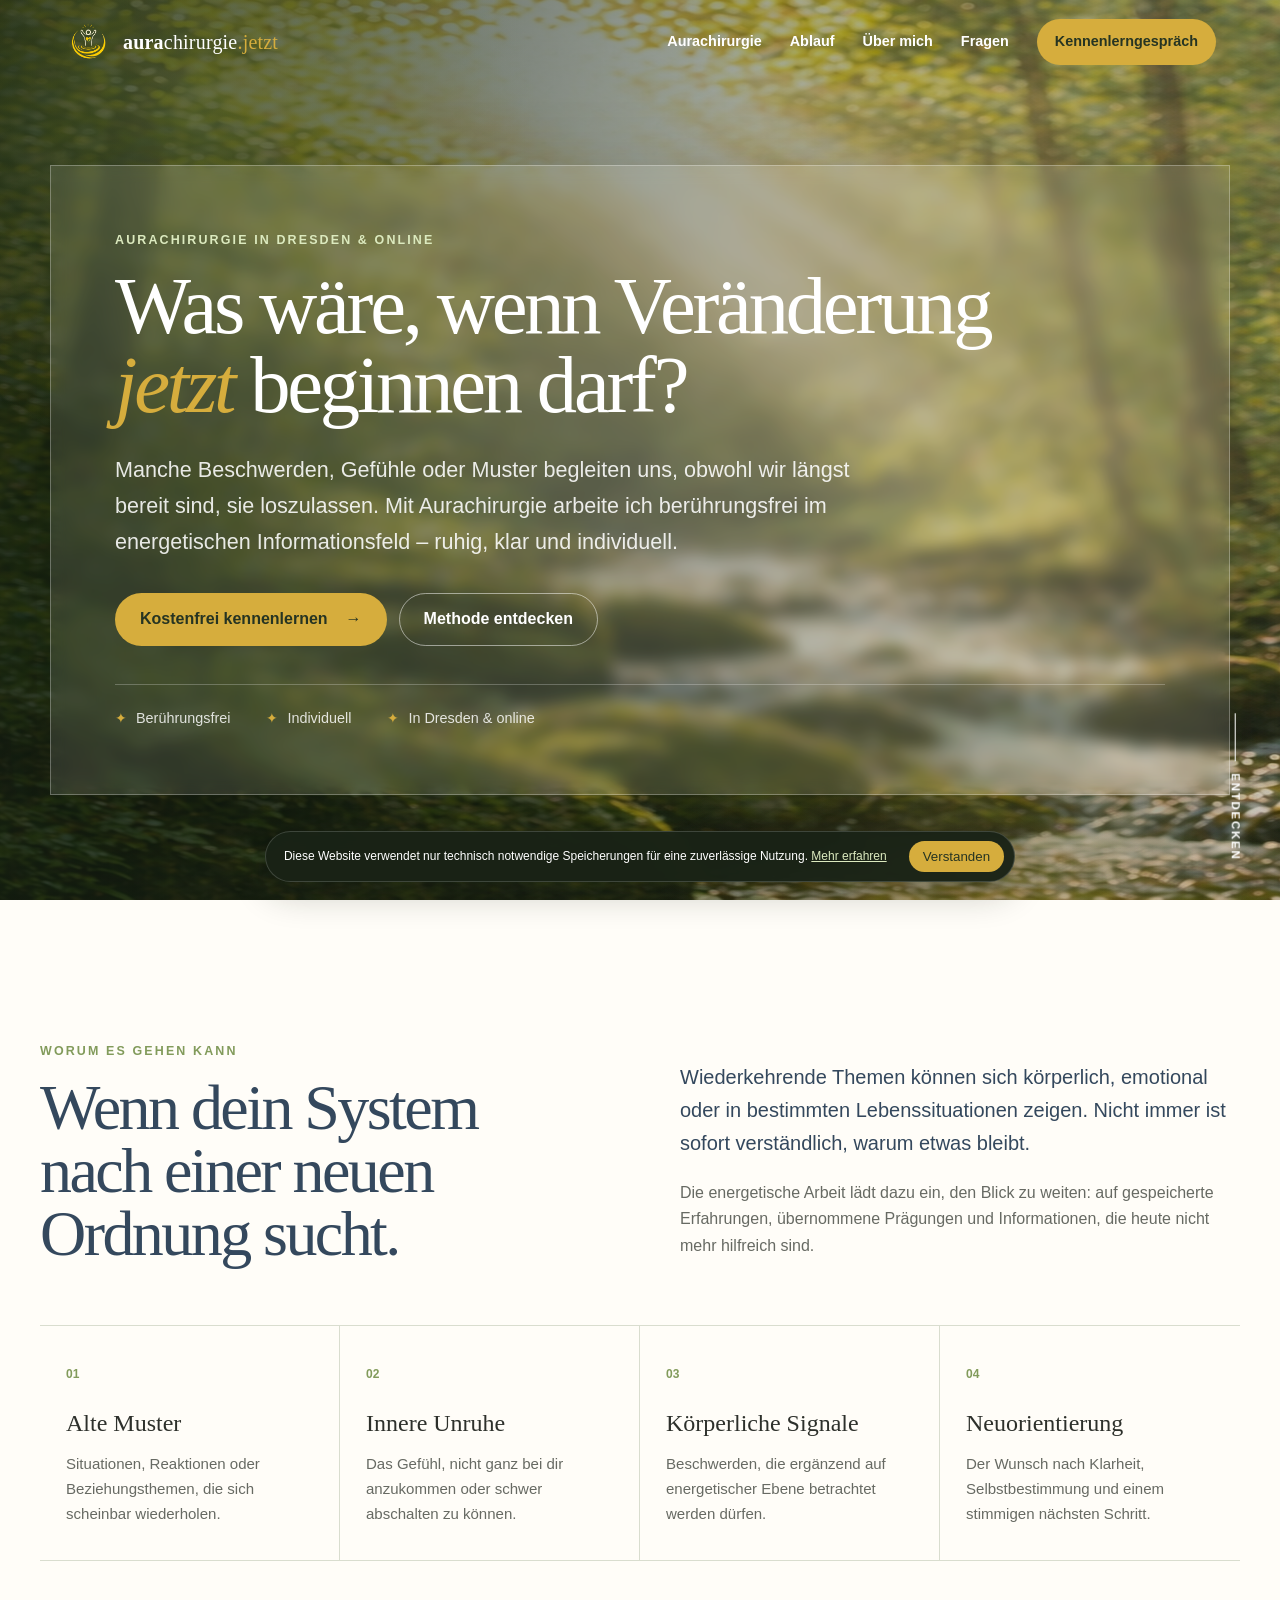
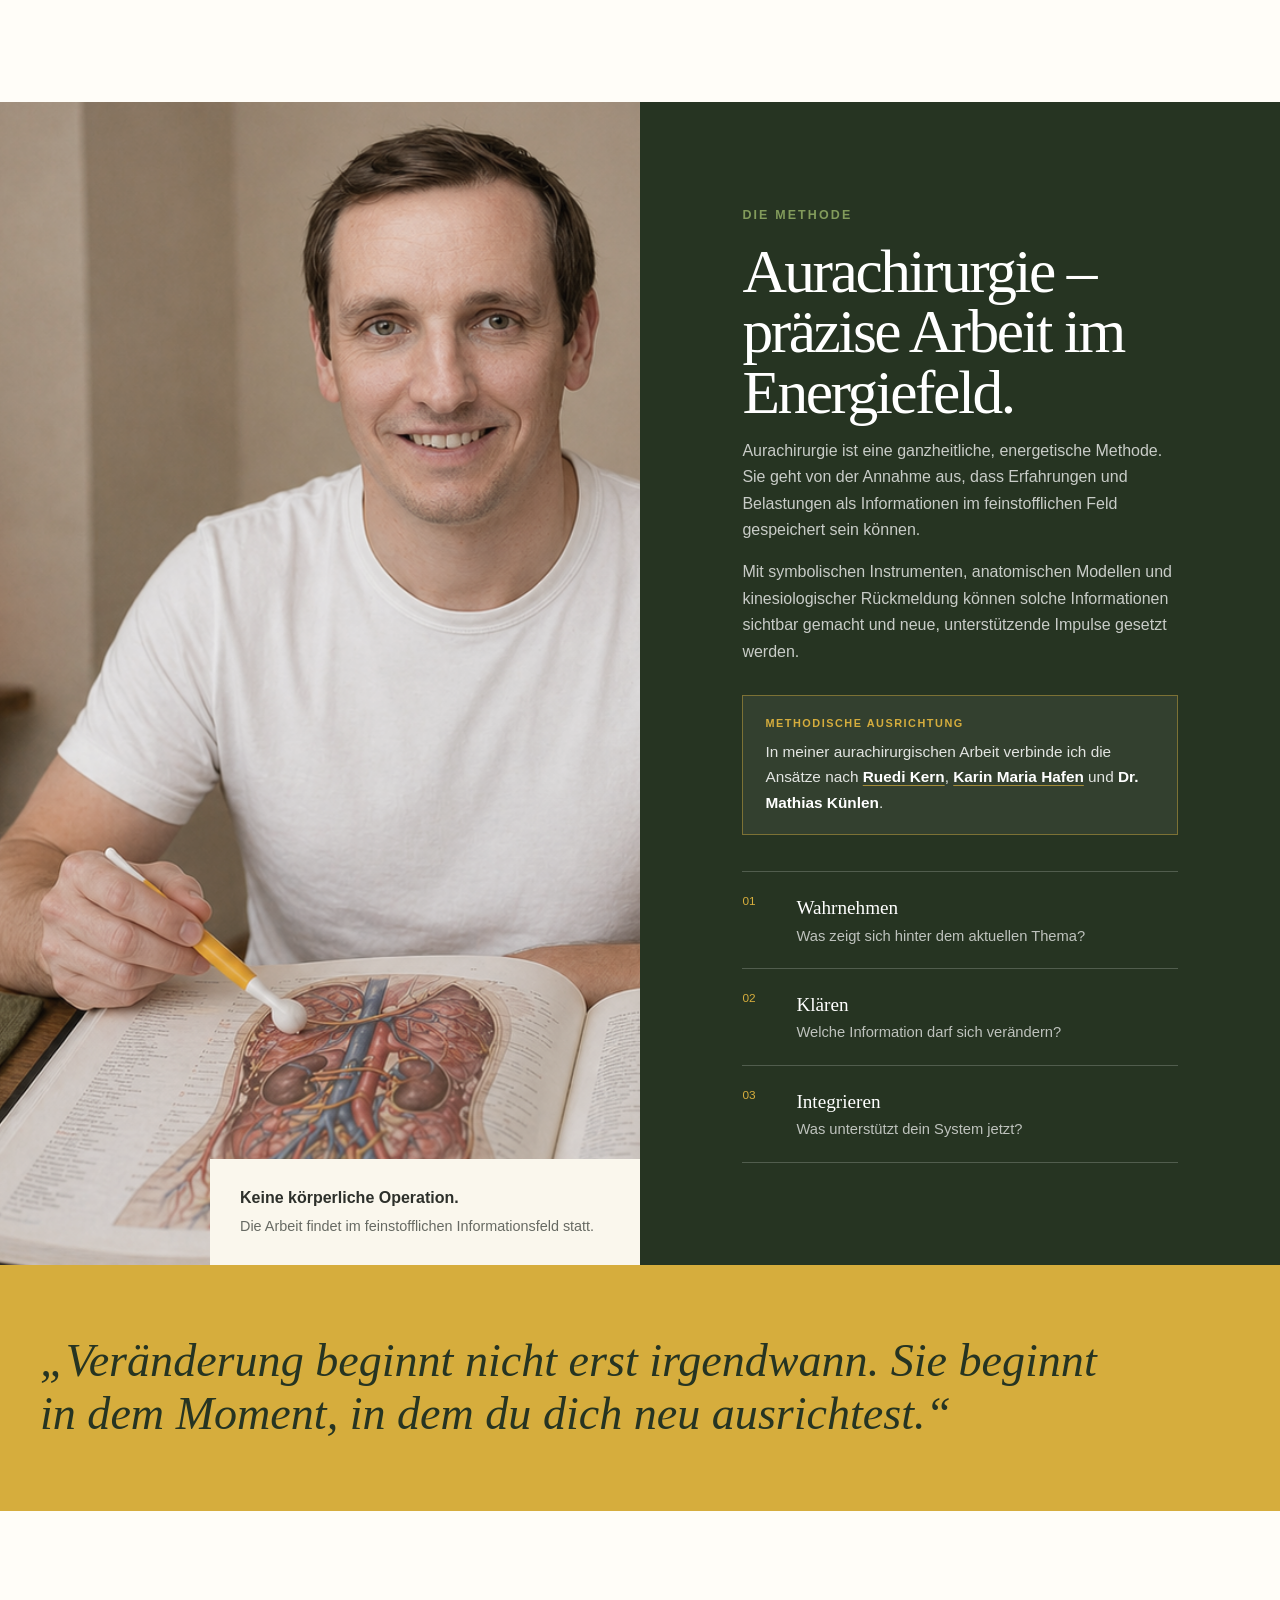
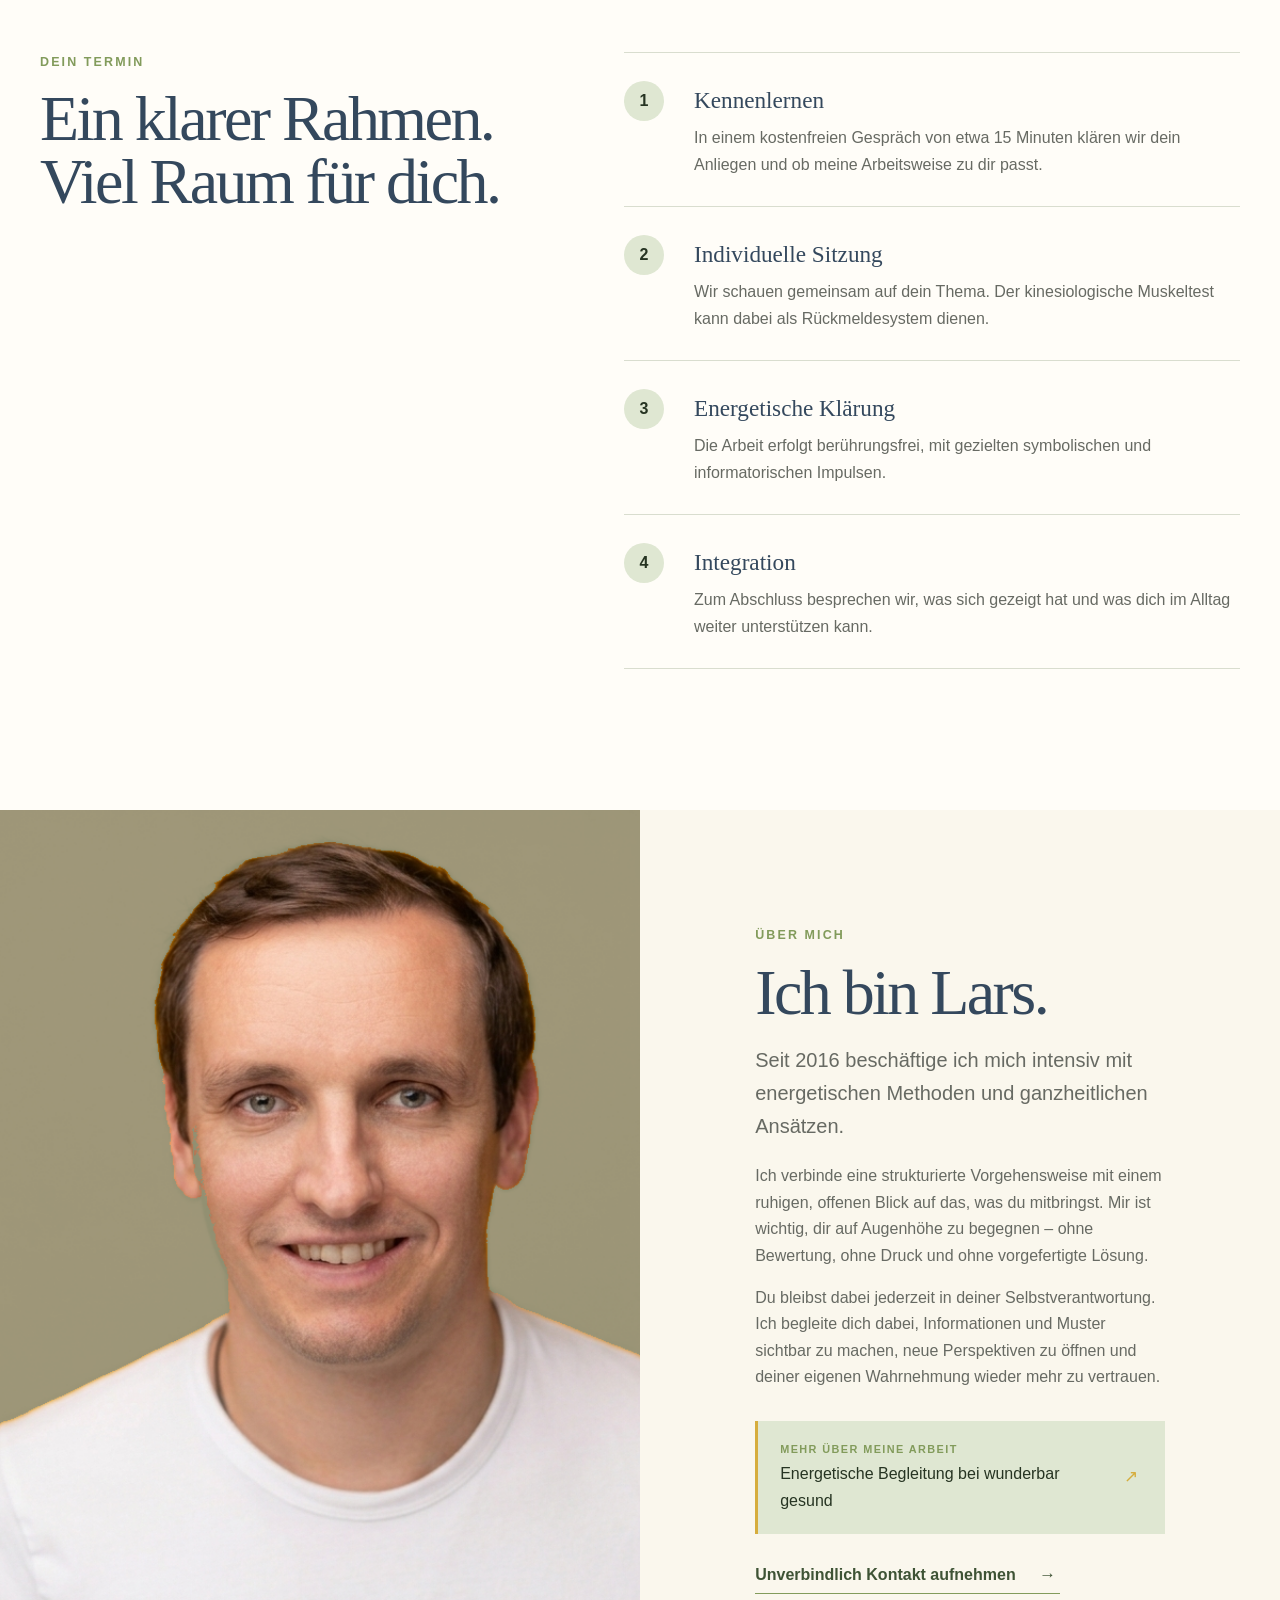
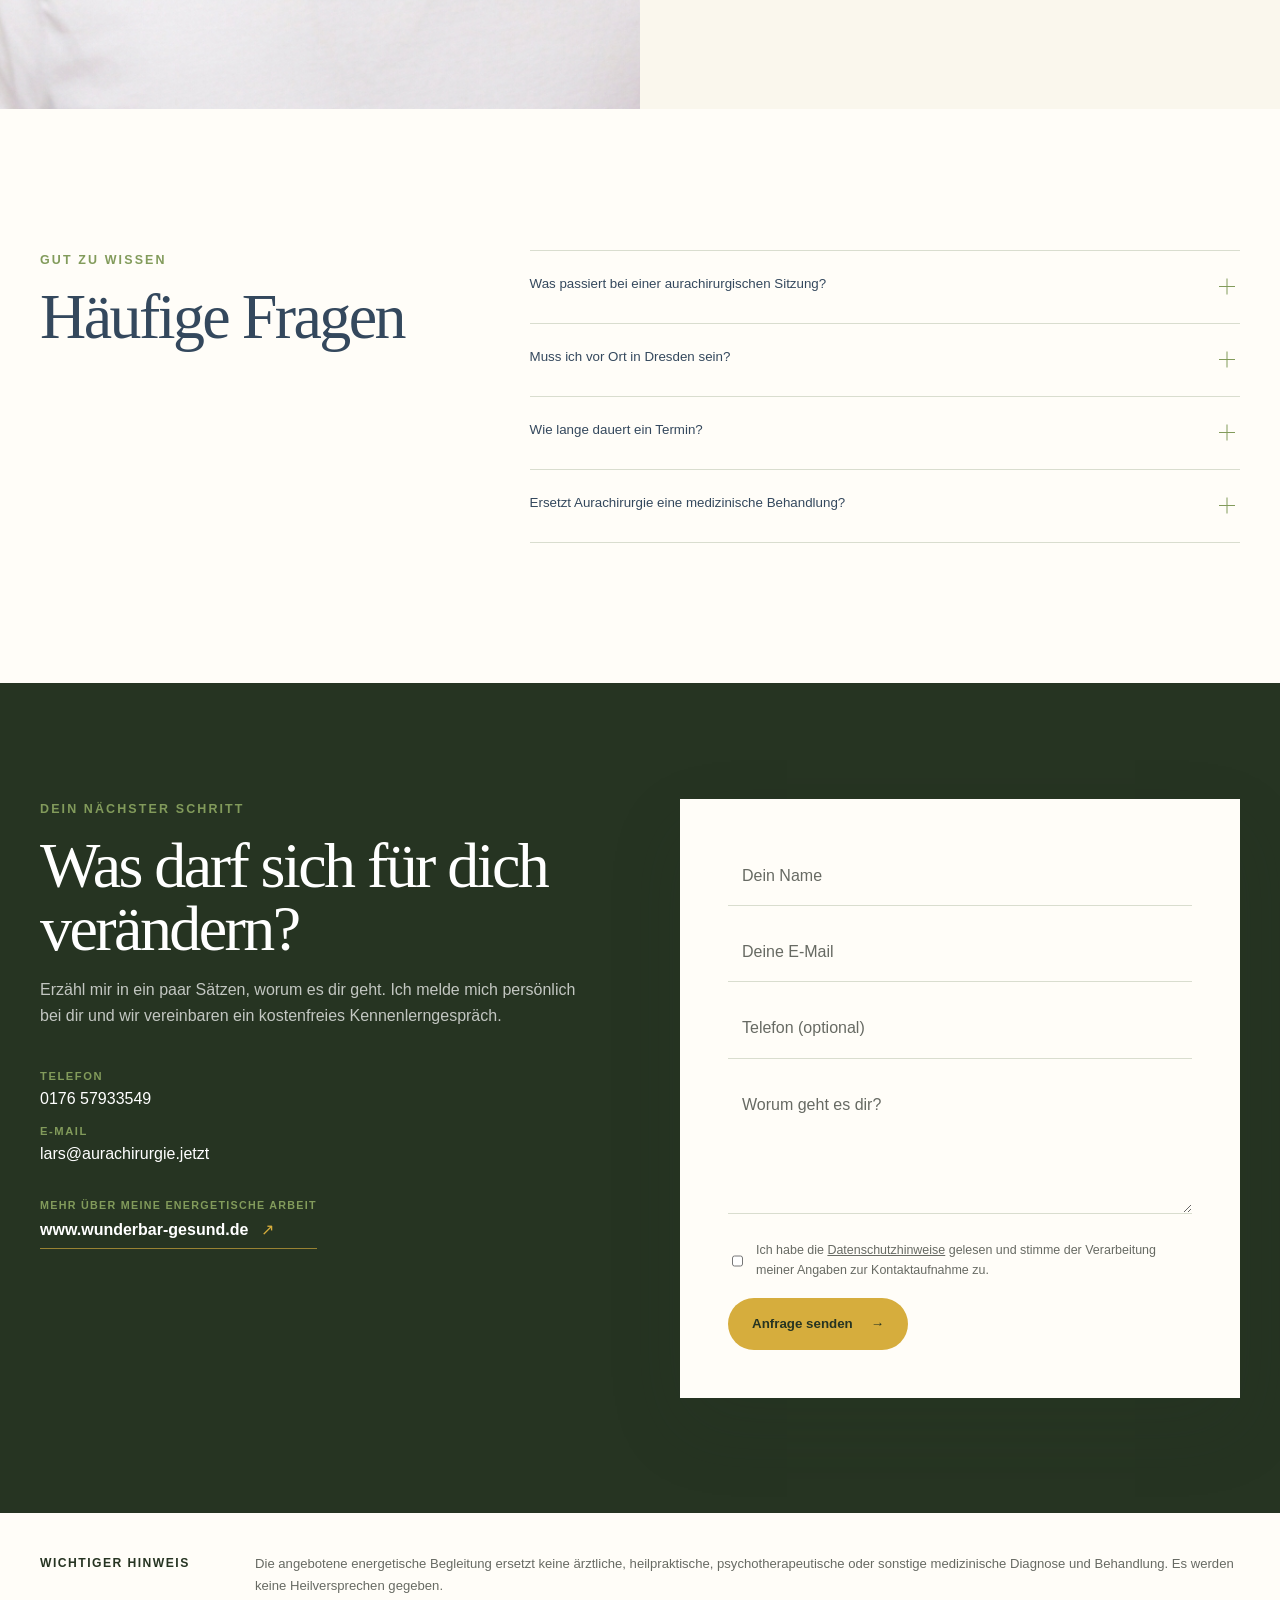
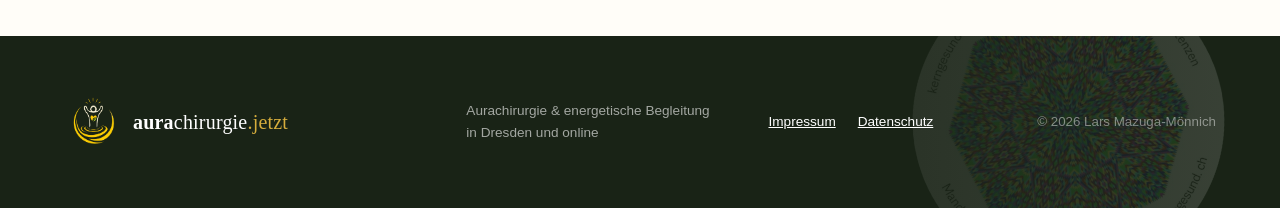
==== commit 32294538: "Mandala im Footer besser sichtbar machen" ====
--- a/index.html
+++ b/index.html
@@ -10,7 +10,7 @@
     <link rel="canonical" href="https://aurachirurgie.jetzt/">
     <link rel="icon" href="assets/images/brand-symbol.png" type="image/png">
     <script>document.documentElement.classList.add('js')</script>
-  <link rel="stylesheet" href="assets/styles.css?v=4">
+  <link rel="stylesheet" href="assets/styles.css?v=5">
   </head>
   <body>
     <a class="skip-link" href="#inhalt">Zum Inhalt</a>
--- a/assets/styles.css
+++ b/assets/styles.css
@@ -20,6 +20,6 @@
 /* Mandala als dezentes Hintergrundelement in der Fußzeile */
 .site-footer{position:relative;isolation:isolate;overflow:hidden}
 .site-footer>*{position:relative;z-index:1}
-.site-footer::before{content:"";position:absolute;z-index:0;right:clamp(15px,5vw,80px);top:50%;width:clamp(270px,27vw,360px);aspect-ratio:1;background:url("images/mandala.png") center/contain no-repeat;opacity:.13;filter:saturate(.5) contrast(.9);transform:translateY(-50%) rotate(-7deg);pointer-events:none}
-.site-footer::after{content:"";position:absolute;z-index:0;inset:0;background:linear-gradient(90deg,#192316 0%,rgba(25,35,22,.97) 43%,rgba(25,35,22,.62) 100%);pointer-events:none}
-@media(max-width:560px){.site-footer::before{right:-95px;width:300px;opacity:.1}.site-footer::after{background:linear-gradient(90deg,#192316 0%,rgba(25,35,22,.84) 100%)}}
+.site-footer::before{content:"";position:absolute;z-index:0;right:clamp(10px,4vw,60px);top:50%;width:clamp(260px,25vw,330px);aspect-ratio:1;background:url("images/mandala.png") center/contain no-repeat;opacity:.24;filter:saturate(.65) contrast(.95);transform:translateY(-50%) rotate(-6deg);pointer-events:none}
+.site-footer::after{content:"";position:absolute;z-index:0;inset:0;background:linear-gradient(90deg,#192316 0%,rgba(25,35,22,.95) 44%,rgba(25,35,22,.38) 100%);pointer-events:none}
+@media(max-width:560px){.site-footer::before{right:-75px;width:280px;opacity:.19}.site-footer::after{background:linear-gradient(90deg,#192316 0%,rgba(25,35,22,.68) 100%)}}
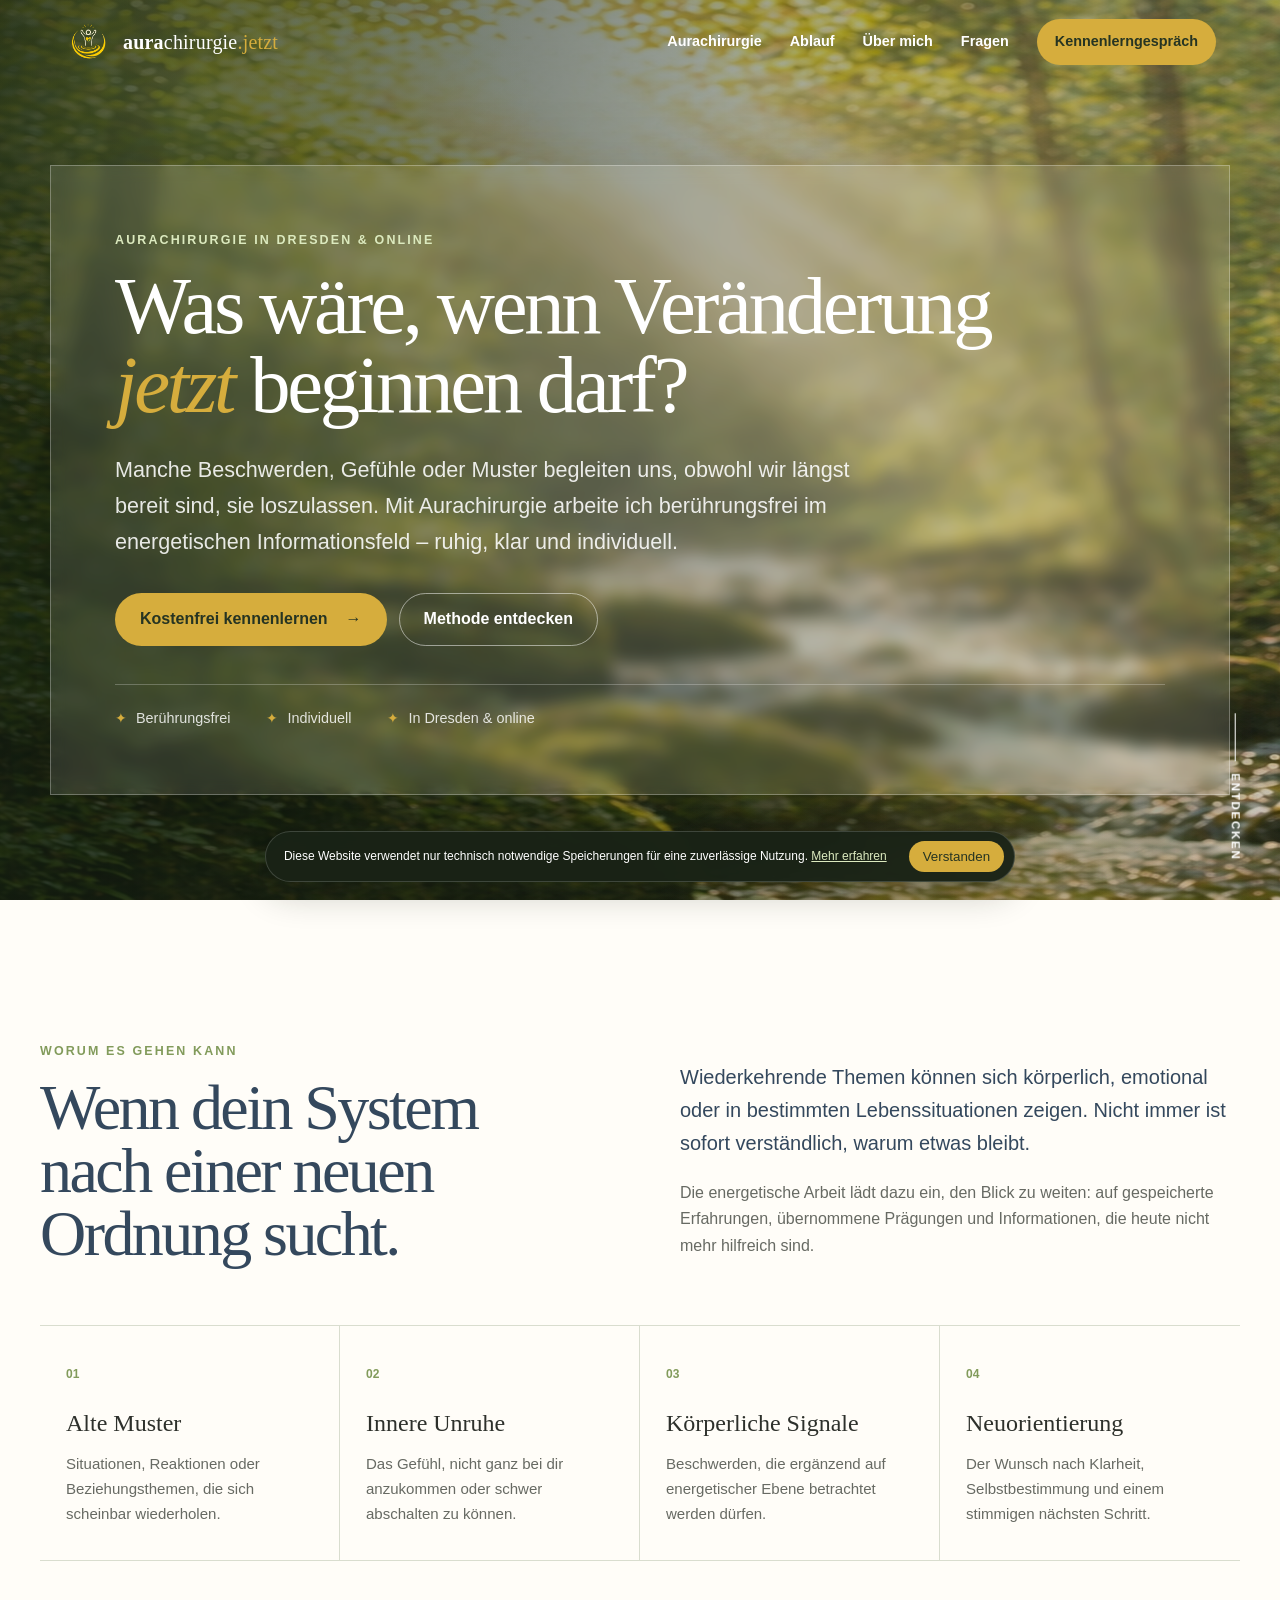
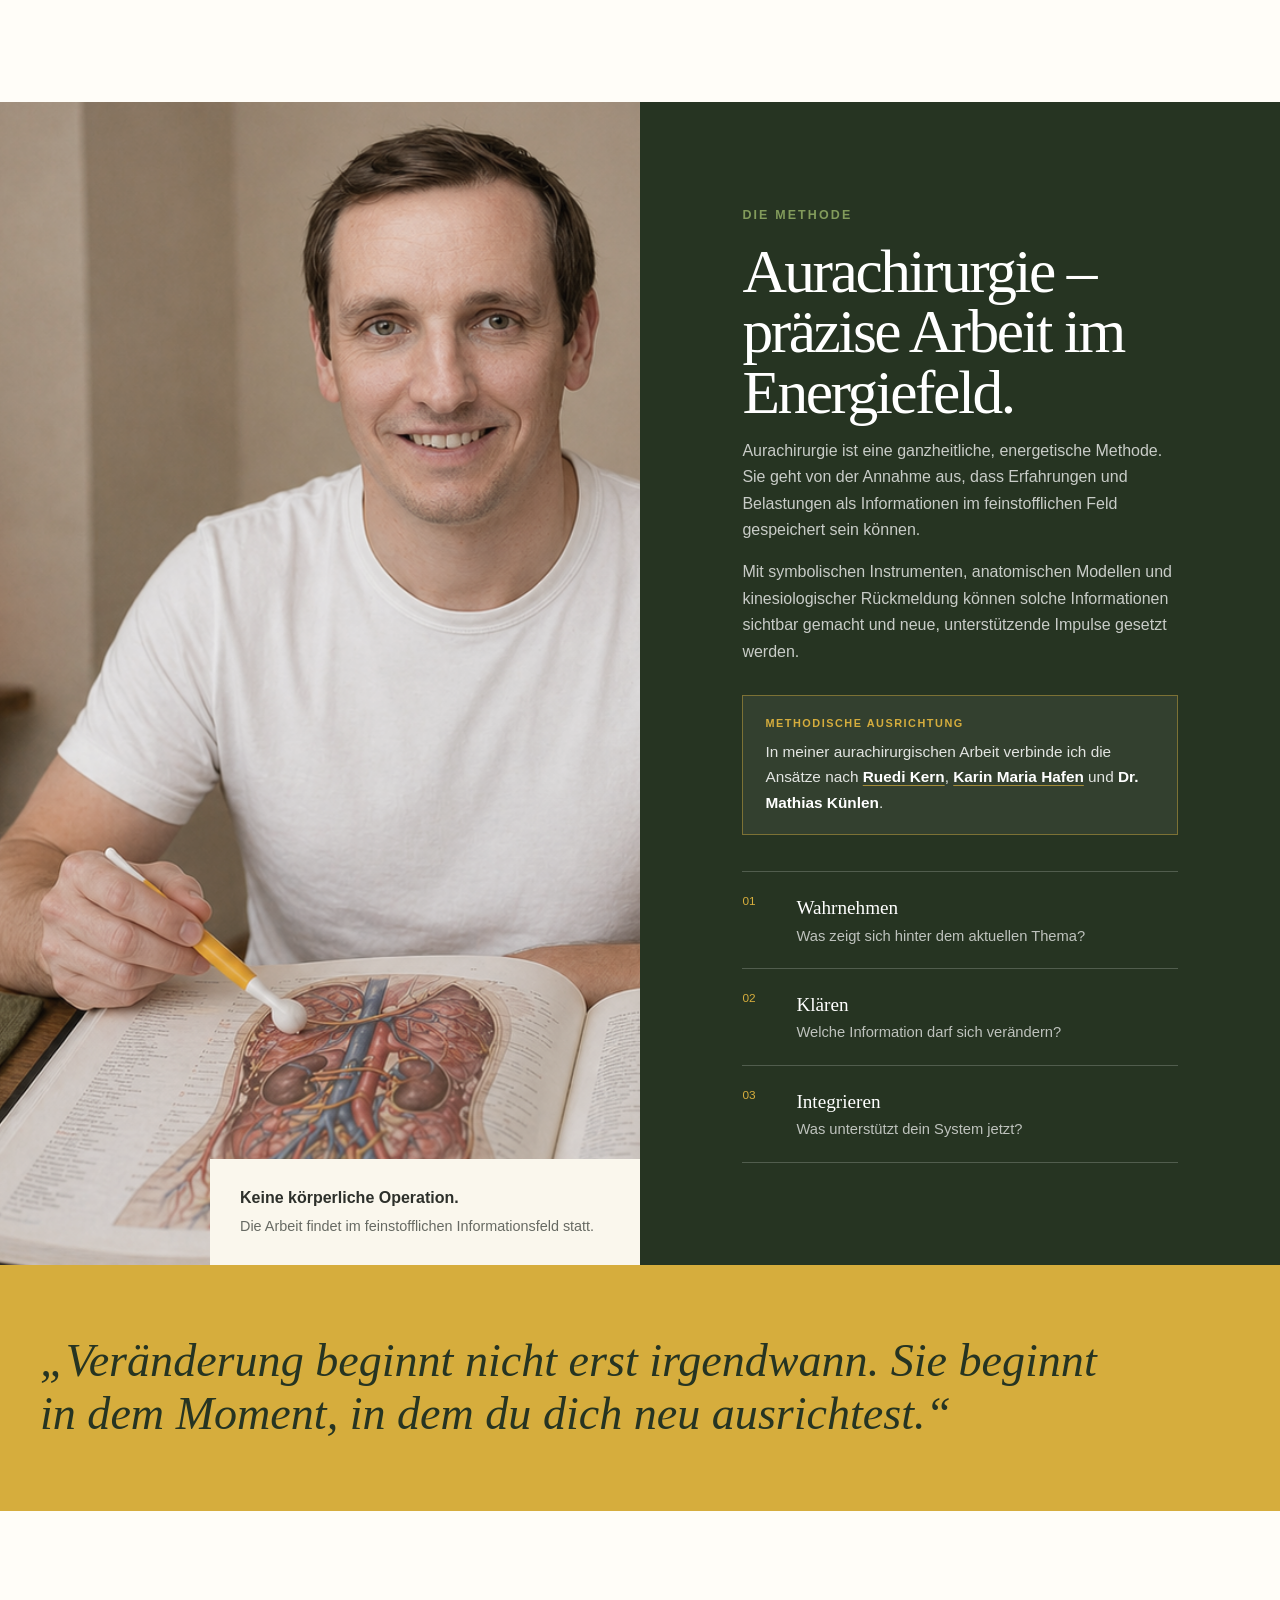
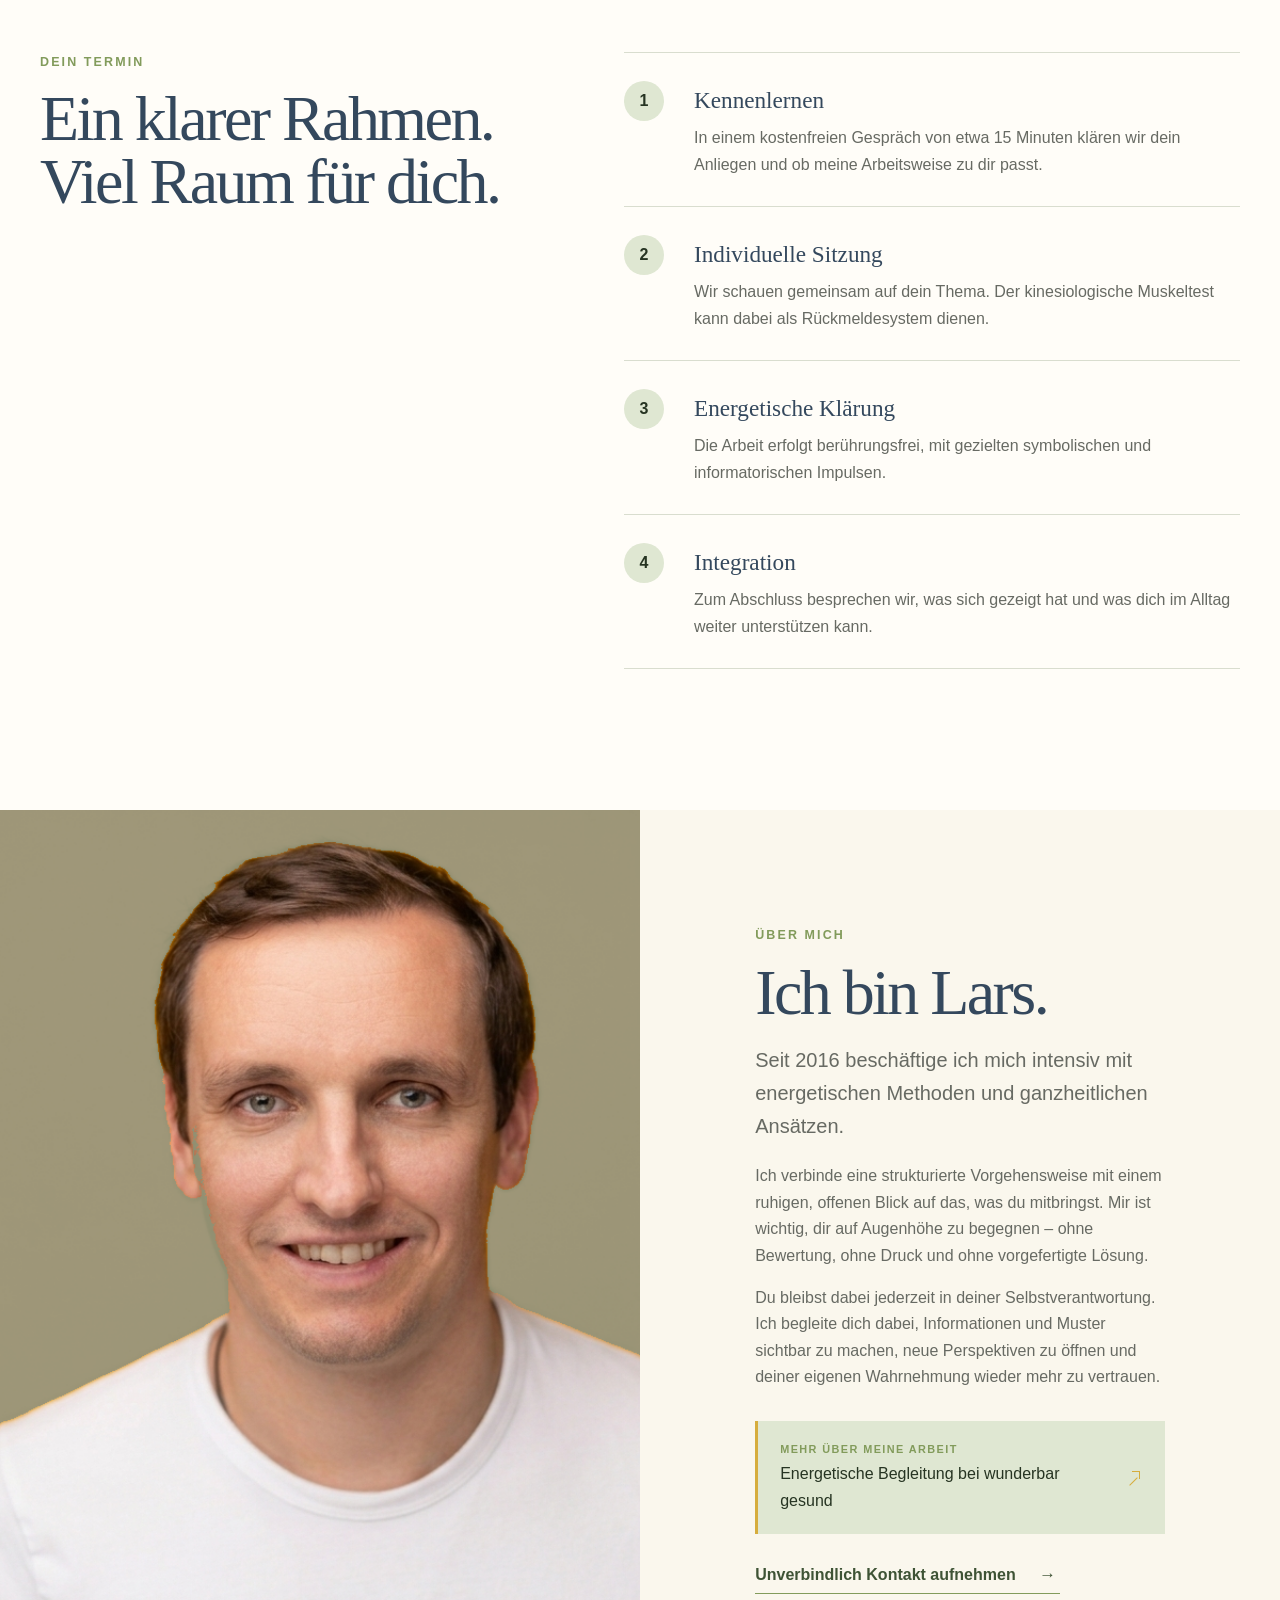
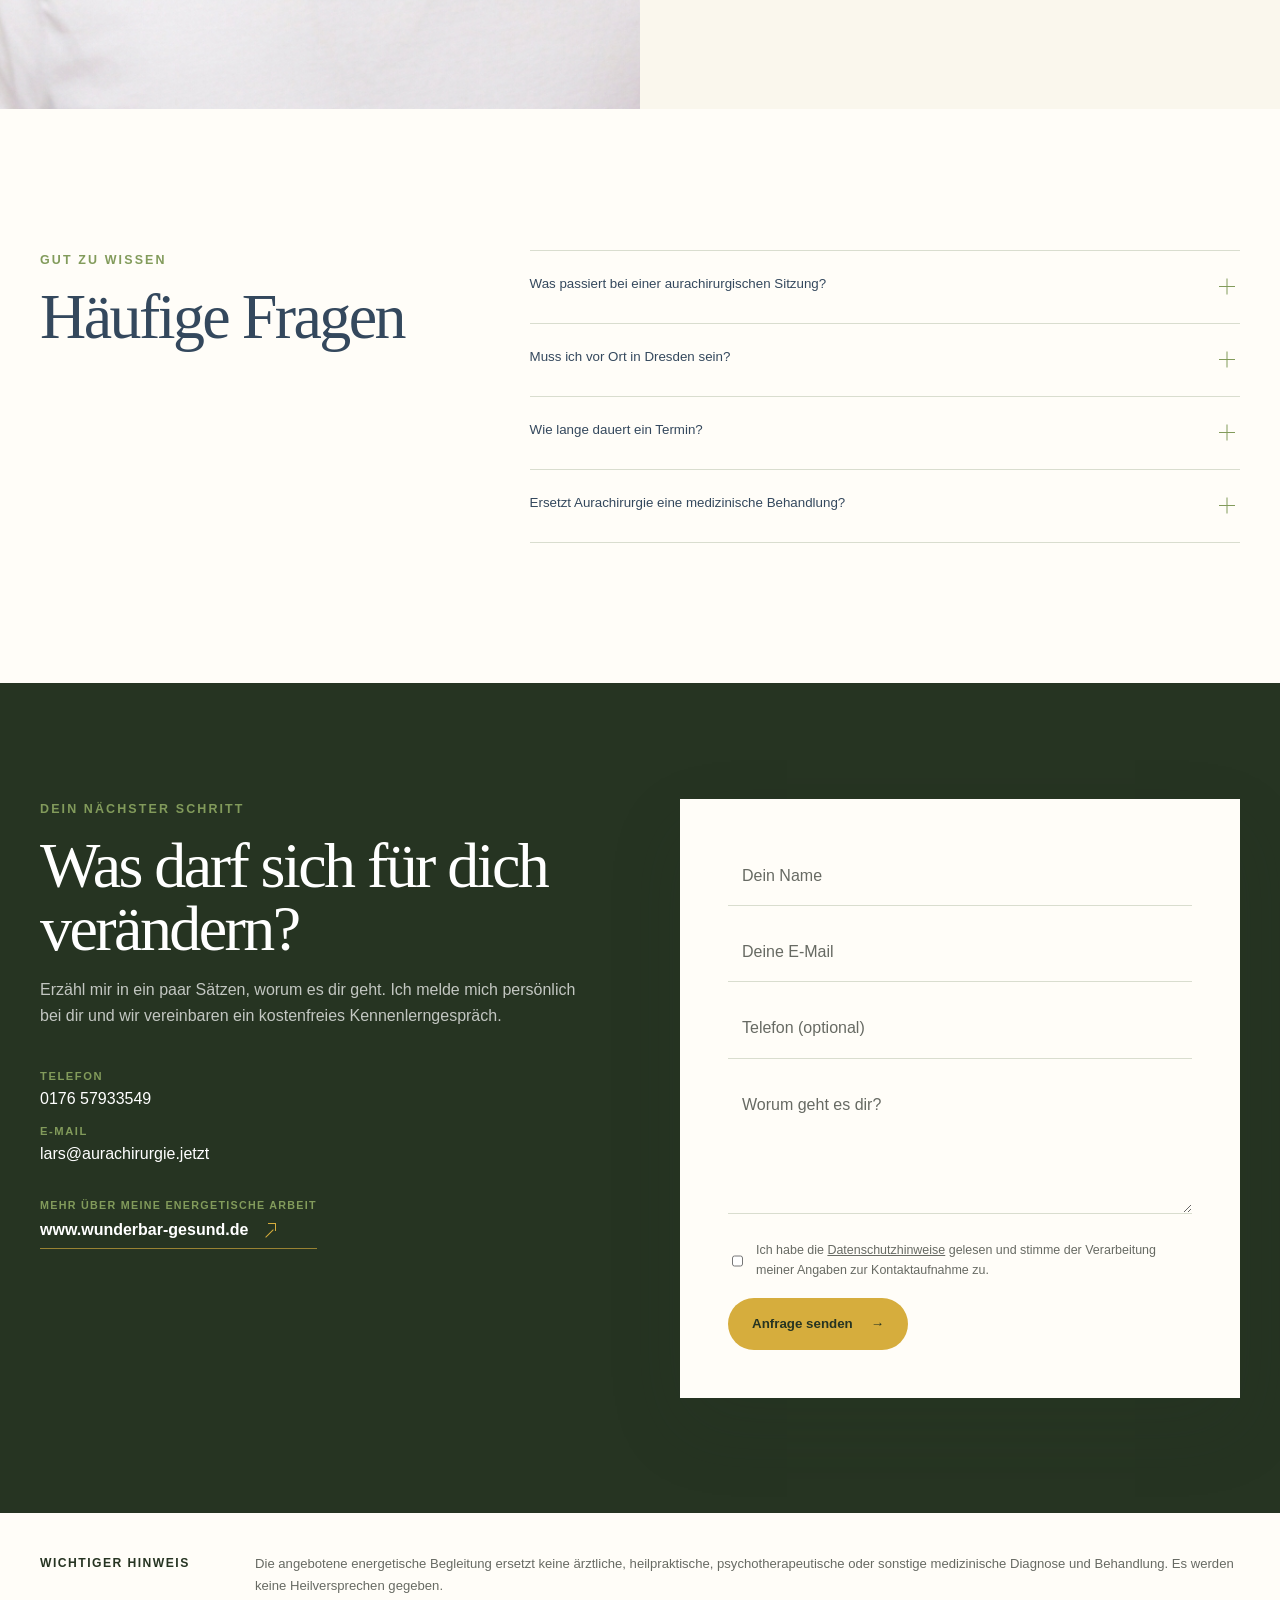
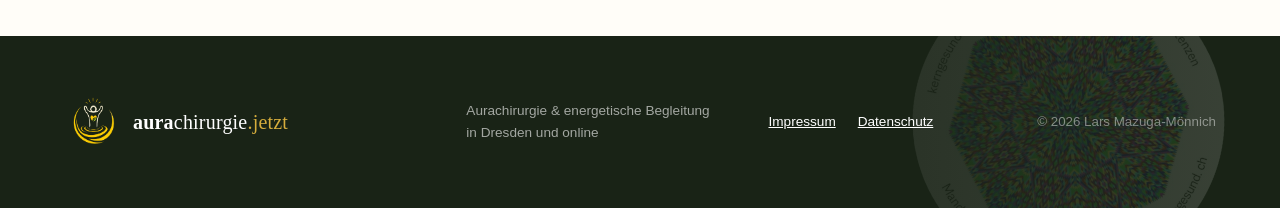
==== commit f34a9d27: "Externe Linkpfeile mobil zuverlässig darstellen" ====
--- a/index.html
+++ b/index.html
@@ -10,7 +10,7 @@
     <link rel="canonical" href="https://aurachirurgie.jetzt/">
     <link rel="icon" href="assets/images/brand-symbol.png" type="image/png">
     <script>document.documentElement.classList.add('js')</script>
-  <link rel="stylesheet" href="assets/styles.css?v=5">
+  <link rel="stylesheet" href="assets/styles.css?v=7">
   </head>
   <body>
     <a class="skip-link" href="#inhalt">Zum Inhalt</a>
@@ -120,7 +120,7 @@
               <small>Mehr über meine Arbeit</small>
               Energetische Begleitung bei wunderbar gesund
             </span>
-            <b aria-hidden="true">↗</b>
+            <span class="external-arrow" aria-hidden="true"></span>
           </a>
           <a class="text-link" href="#kontakt">Unverbindlich Kontakt aufnehmen <span>→</span></a>
         </div>
@@ -150,7 +150,7 @@
           </div>
           <a class="contact-more" href="https://www.wunderbar-gesund.de/" target="_blank" rel="noopener noreferrer">
             <small>Mehr über meine energetische Arbeit</small>
-            www.wunderbar-gesund.de <span aria-hidden="true">↗</span>
+            www.wunderbar-gesund.de <span class="external-arrow" aria-hidden="true"></span>
           </a>
         </div>
         <form class="contact-form reveal" action="send.php" method="post">
--- a/assets/styles.css
+++ b/assets/styles.css
@@ -22,4 +22,10 @@
 .site-footer>*{position:relative;z-index:1}
 .site-footer::before{content:"";position:absolute;z-index:0;right:clamp(10px,4vw,60px);top:50%;width:clamp(260px,25vw,330px);aspect-ratio:1;background:url("images/mandala.png") center/contain no-repeat;opacity:.24;filter:saturate(.65) contrast(.95);transform:translateY(-50%) rotate(-6deg);pointer-events:none}
 .site-footer::after{content:"";position:absolute;z-index:0;inset:0;background:linear-gradient(90deg,#192316 0%,rgba(25,35,22,.95) 44%,rgba(25,35,22,.38) 100%);pointer-events:none}
-@media(max-width:560px){.site-footer::before{right:-75px;width:280px;opacity:.19}.site-footer::after{background:linear-gradient(90deg,#192316 0%,rgba(25,35,22,.68) 100%)}}
+@media(max-width:560px){.site-footer::before{right:-38px;top:58%;width:260px;opacity:.34;filter:saturate(.8) contrast(1.02)}.site-footer::after{background:linear-gradient(90deg,#192316 0%,rgba(25,35,22,.72) 45%,rgba(25,35,22,.3) 100%)}}
+
+/* Externe Links: gezeichneter Pfeil statt Smartphone-Emoji */
+.external-arrow{position:relative!important;display:inline-block!important;flex:0 0 18px!important;width:18px!important;height:18px!important;margin-left:8px;color:var(--gold);font-size:0!important;line-height:0!important;vertical-align:-3px}
+.external-arrow::before{content:"";position:absolute;left:3px;bottom:4px;width:11px;height:1px;background:currentColor;transform:rotate(-45deg);transform-origin:center}
+.external-arrow::after{content:"";position:absolute;top:3px;right:3px;width:7px;height:7px;border-top:1px solid currentColor;border-right:1px solid currentColor}
+.sister-site .external-arrow{margin-left:auto}
